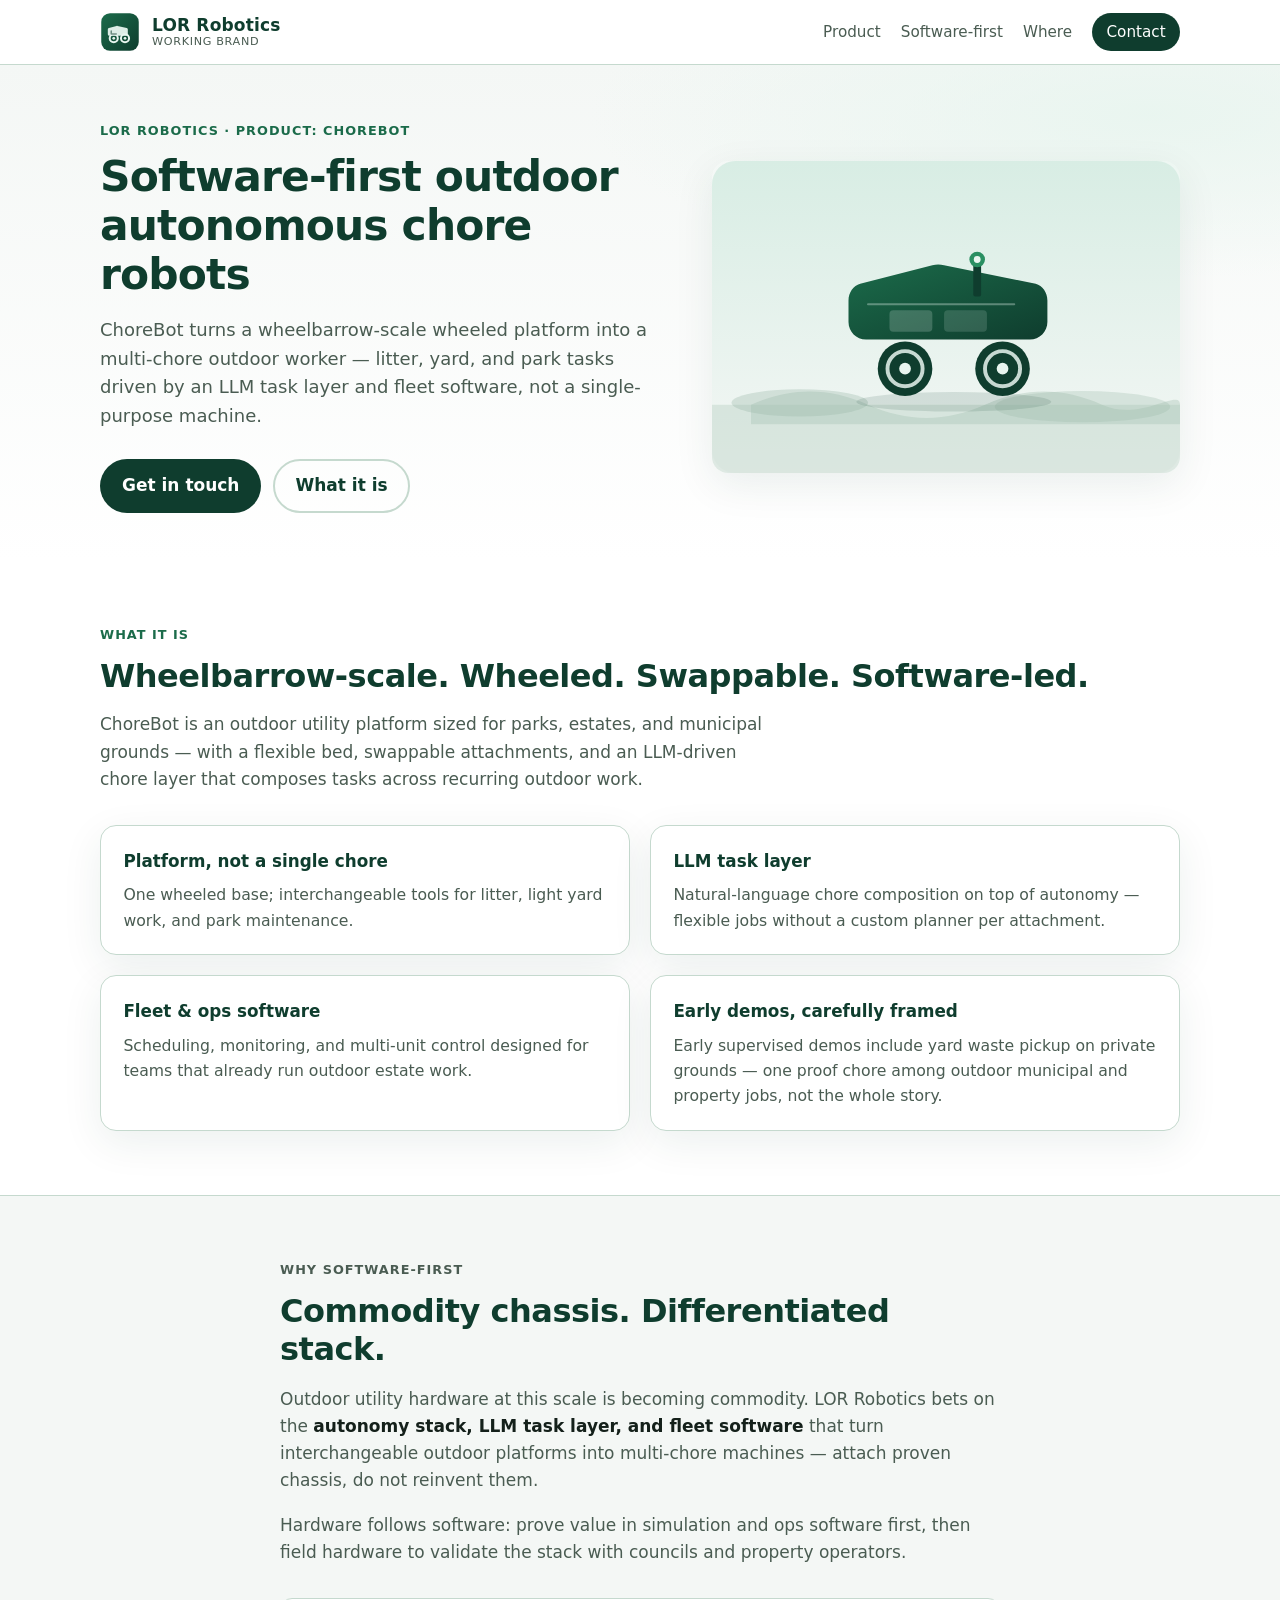
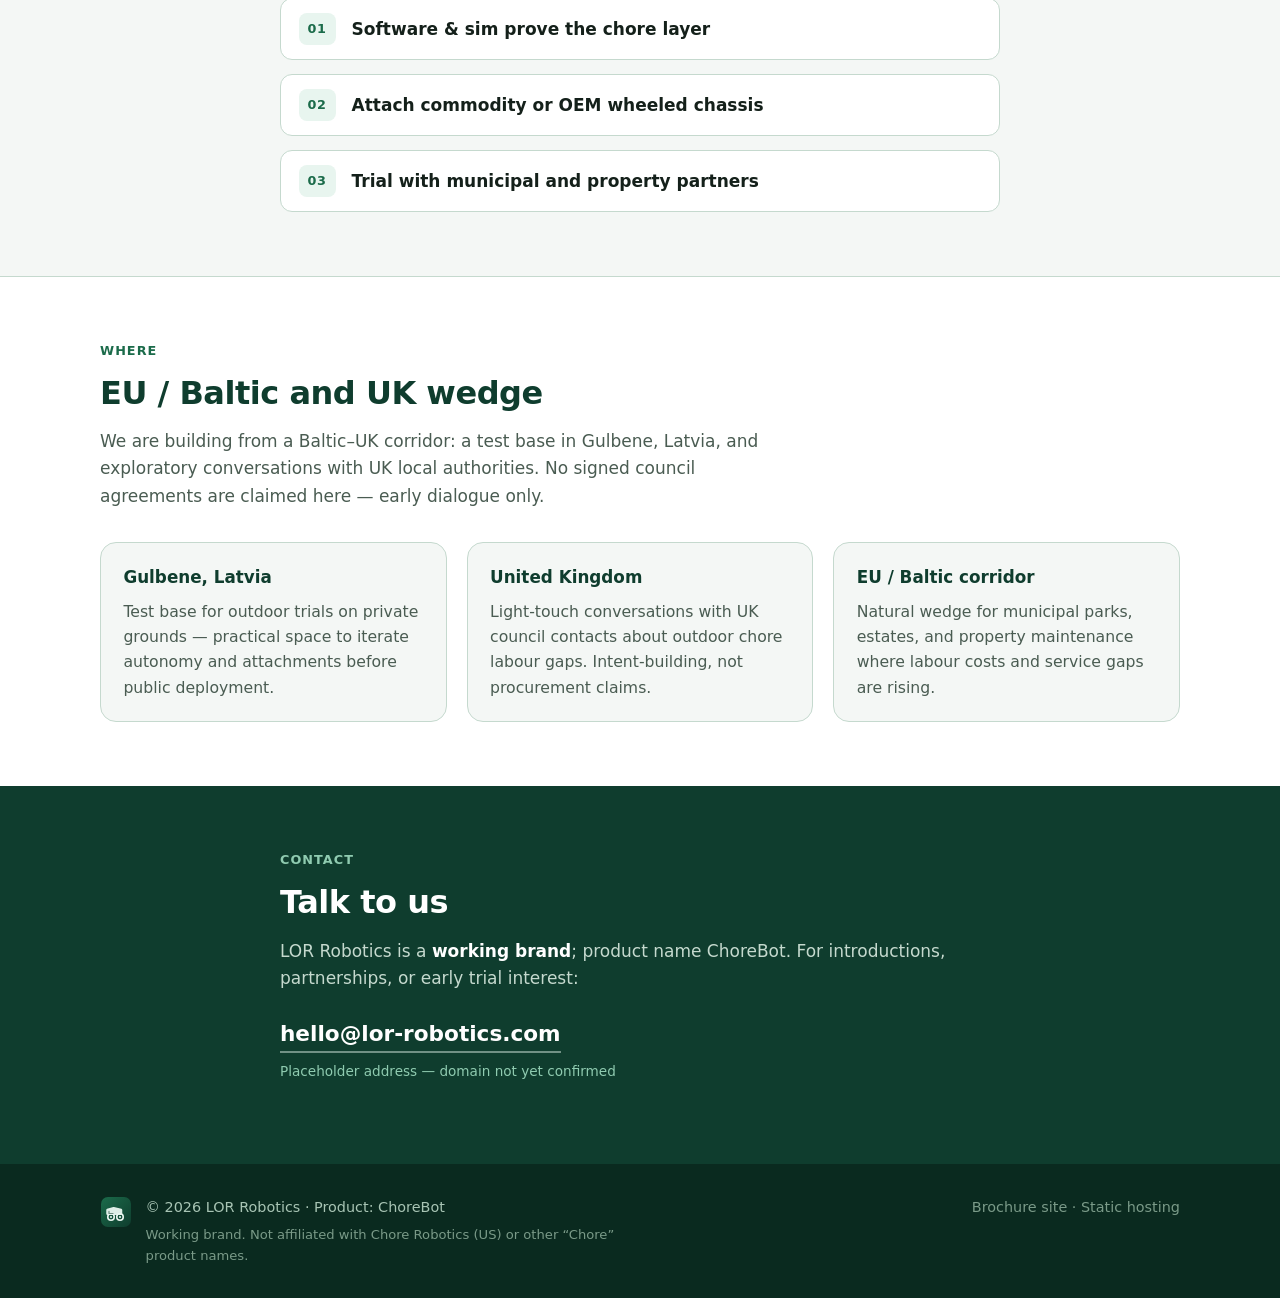
==== index.html @ 518a6622 "Initial LOR Robotics / ChoreBot marketing brochure" ====
<!DOCTYPE html>
<html lang="en-GB">
<head>
  <meta charset="utf-8">
  <meta name="viewport" content="width=device-width, initial-scale=1">
  <meta name="description" content="LOR Robotics builds ChoreBot — a software-first outdoor autonomous chore robot for municipal and property work across the EU, Baltic, and UK.">
  <meta name="theme-color" content="#0F3D2E">
  <title>LOR Robotics · ChoreBot — Outdoor autonomous chore robots</title>
  <link rel="icon" href="assets/favicon.svg" type="image/svg+xml">
  <link rel="stylesheet" href="styles.css">
  <meta property="og:title" content="LOR Robotics · ChoreBot">
  <meta property="og:description" content="Software-first outdoor autonomous chore robot for litter, yards, and parks.">
  <meta property="og:type" content="website">
</head>
<body>
  <a class="skip-link" href="#main">Skip to content</a>

  <header class="site-header">
    <div class="wrap header-inner">
      <a class="brand" href="#top" aria-label="LOR Robotics home">
        <img class="brand-mark" src="assets/logo-mark.svg" width="40" height="40" alt="">
        <span class="brand-text">
          <span class="brand-name">LOR Robotics</span>
          <span class="brand-tag">Working brand</span>
        </span>
      </a>
      <button class="nav-toggle" type="button" aria-expanded="false" aria-controls="site-nav" aria-label="Open menu">
        <span></span><span></span><span></span>
      </button>
      <nav id="site-nav" class="site-nav" aria-label="Primary">
        <a href="#product">Product</a>
        <a href="#software">Software-first</a>
        <a href="#where">Where</a>
        <a class="nav-cta" href="#contact">Contact</a>
      </nav>
    </div>
  </header>

  <main id="main">
    <section id="top" class="hero">
      <div class="wrap hero-grid">
        <div class="hero-copy">
          <p class="eyebrow">LOR Robotics · Product: ChoreBot</p>
          <h1>Software-first outdoor autonomous chore robots</h1>
          <p class="lede">
            ChoreBot turns a wheelbarrow-scale wheeled platform into a multi-chore outdoor worker —
            litter, yard, and park tasks driven by an LLM task layer and fleet software,
            not a single-purpose machine.
          </p>
          <div class="hero-actions">
            <a class="btn btn-primary" href="#contact">Get in touch</a>
            <a class="btn btn-ghost" href="#product">What it is</a>
          </div>
        </div>
        <div class="hero-visual" aria-hidden="true">
          <img src="assets/hero-robot.svg" width="480" height="320" alt="">
        </div>
      </div>
    </section>

    <section id="product" class="section">
      <div class="wrap">
        <p class="eyebrow">What it is</p>
        <h2>Wheelbarrow-scale. Wheeled. Swappable. Software-led.</h2>
        <p class="section-intro">
          ChoreBot is an outdoor utility platform sized for parks, estates, and municipal grounds —
          with a flexible bed, swappable attachments, and an LLM-driven chore layer that composes tasks
          across recurring outdoor work.
        </p>
        <ul class="feature-grid">
          <li>
            <h3>Platform, not a single chore</h3>
            <p>One wheeled base; interchangeable tools for litter, light yard work, and park maintenance.</p>
          </li>
          <li>
            <h3>LLM task layer</h3>
            <p>Natural-language chore composition on top of autonomy — flexible jobs without a custom planner per attachment.</p>
          </li>
          <li>
            <h3>Fleet &amp; ops software</h3>
            <p>Scheduling, monitoring, and multi-unit control designed for teams that already run outdoor estate work.</p>
          </li>
          <li>
            <h3>Early demos, carefully framed</h3>
            <p>Early supervised demos include yard waste pickup on private grounds — one proof chore among outdoor municipal and property jobs, not the whole story.</p>
          </li>
        </ul>
      </div>
    </section>

    <section id="software" class="section section-alt">
      <div class="wrap narrow">
        <p class="eyebrow">Why software-first</p>
        <h2>Commodity chassis. Differentiated stack.</h2>
        <p>
          Outdoor utility hardware at this scale is becoming commodity. LOR Robotics bets on the
          <strong>autonomy stack, LLM task layer, and fleet software</strong> that turn interchangeable
          outdoor platforms into multi-chore machines — attach proven chassis, do not reinvent them.
        </p>
        <p>
          Hardware follows software: prove value in simulation and ops software first, then field
          hardware to validate the stack with councils and property operators.
        </p>
        <ol class="steps">
          <li><span>01</span> Software &amp; sim prove the chore layer</li>
          <li><span>02</span> Attach commodity or OEM wheeled chassis</li>
          <li><span>03</span> Trial with municipal and property partners</li>
        </ol>
      </div>
    </section>

    <section id="where" class="section">
      <div class="wrap">
        <p class="eyebrow">Where</p>
        <h2>EU / Baltic and UK wedge</h2>
        <p class="section-intro">
          We are building from a Baltic–UK corridor: a test base in Gulbene, Latvia, and exploratory
          conversations with UK local authorities. No signed council agreements are claimed here —
          early dialogue only.
        </p>
        <div class="place-grid">
          <article class="place-card">
            <h3>Gulbene, Latvia</h3>
            <p>Test base for outdoor trials on private grounds — practical space to iterate autonomy and attachments before public deployment.</p>
          </article>
          <article class="place-card">
            <h3>United Kingdom</h3>
            <p>Light-touch conversations with UK council contacts about outdoor chore labour gaps. Intent-building, not procurement claims.</p>
          </article>
          <article class="place-card">
            <h3>EU / Baltic corridor</h3>
            <p>Natural wedge for municipal parks, estates, and property maintenance where labour costs and service gaps are rising.</p>
          </article>
        </div>
      </div>
    </section>

    <section id="contact" class="section section-contact">
      <div class="wrap narrow">
        <p class="eyebrow">Contact</p>
        <h2>Talk to us</h2>
        <p>
          LOR Robotics is a <strong>working brand</strong>; product name ChoreBot.
          For introductions, partnerships, or early trial interest:
        </p>
        <p class="contact-mail">
          <a href="mailto:hello@lor-robotics.com">hello@lor-robotics.com</a>
          <span class="placeholder-note">Placeholder address — domain not yet confirmed</span>
        </p>
      </div>
    </section>
  </main>

  <footer class="site-footer">
    <div class="wrap footer-inner">
      <div class="footer-brand">
        <img src="assets/logo-mark.svg" width="32" height="32" alt="">
        <div>
          <p>© <span id="year">2026</span> LOR Robotics · Product: ChoreBot</p>
          <p class="footer-note">Working brand. Not affiliated with Chore Robotics (US) or other “Chore” product names.</p>
        </div>
      </div>
      <p class="footer-meta">Brochure site · Static hosting</p>
    </div>
  </footer>

  <script src="script.js" defer></script>
</body>
</html>
---- styles.css ----
/* LOR Robotics / ChoreBot — marketing brochure */
:root {
  --green-900: #0F3D2E;
  --green-700: #1B6B4A;
  --green-500: #2A8F62;
  --green-100: #E8F5EF;
  --green-50: #F4F7F5;
  --ink: #14201A;
  --ink-muted: #4A5C52;
  --line: #C5D9CE;
  --white: #FFFFFF;
  --shadow: 0 12px 40px rgba(15, 61, 46, 0.08);
  --radius: 16px;
  --max: 1080px;
  --font: system-ui, -apple-system, "Segoe UI", Roboto, Helvetica, Arial, sans-serif;
}

*,
*::before,
*::after {
  box-sizing: border-box;
}

html {
  scroll-behavior: smooth;
}

@media (prefers-reduced-motion: reduce) {
  html { scroll-behavior: auto; }
  *, *::before, *::after {
    animation-duration: 0.01ms !important;
    transition-duration: 0.01ms !important;
  }
}

body {
  margin: 0;
  font-family: var(--font);
  font-size: 1.0625rem;
  line-height: 1.6;
  color: var(--ink);
  background: var(--white);
  -webkit-font-smoothing: antialiased;
}

img {
  max-width: 100%;
  height: auto;
  display: block;
}

a {
  color: var(--green-700);
  text-decoration-thickness: 1.5px;
  text-underline-offset: 0.18em;
}

a:hover {
  color: var(--green-900);
}

a:focus-visible,
button:focus-visible {
  outline: 3px solid var(--green-500);
  outline-offset: 3px;
}

.skip-link {
  position: absolute;
  left: 1rem;
  top: -3rem;
  background: var(--green-900);
  color: var(--white);
  padding: 0.5rem 0.85rem;
  border-radius: 8px;
  z-index: 100;
  text-decoration: none;
}

.skip-link:focus {
  top: 1rem;
}

.wrap {
  width: min(100% - 2rem, var(--max));
  margin-inline: auto;
}

.wrap.narrow {
  width: min(100% - 2rem, 720px);
}

/* Header */
.site-header {
  position: sticky;
  top: 0;
  z-index: 50;
  background: rgba(255, 255, 255, 0.92);
  backdrop-filter: blur(10px);
  border-bottom: 1px solid var(--line);
}

.header-inner {
  display: flex;
  align-items: center;
  justify-content: space-between;
  gap: 1rem;
  min-height: 4rem;
}

.brand {
  display: flex;
  align-items: center;
  gap: 0.75rem;
  text-decoration: none;
  color: inherit;
}

.brand-mark {
  flex-shrink: 0;
}

.brand-text {
  display: flex;
  flex-direction: column;
  line-height: 1.2;
}

.brand-name {
  font-weight: 700;
  letter-spacing: 0.01em;
  color: var(--green-900);
}

.brand-tag {
  font-size: 0.7rem;
  color: var(--ink-muted);
  text-transform: uppercase;
  letter-spacing: 0.06em;
}

.site-nav {
  display: flex;
  align-items: center;
  gap: 1.25rem;
}

.site-nav a {
  text-decoration: none;
  color: var(--ink-muted);
  font-weight: 500;
  font-size: 0.95rem;
}

.site-nav a:hover {
  color: var(--green-900);
}

.nav-cta {
  background: var(--green-900);
  color: var(--white) !important;
  padding: 0.45rem 0.9rem;
  border-radius: 999px;
}

.nav-cta:hover {
  background: var(--green-700);
  color: var(--white) !important;
}

.nav-toggle {
  display: none;
  flex-direction: column;
  gap: 5px;
  background: none;
  border: none;
  padding: 0.4rem;
  cursor: pointer;
}

.nav-toggle span {
  display: block;
  width: 22px;
  height: 2px;
  background: var(--green-900);
  border-radius: 1px;
}

/* Hero */
.hero {
  padding: 3.5rem 0 3rem;
  background:
    radial-gradient(ellipse 80% 60% at 90% 10%, rgba(232, 245, 239, 0.9), transparent 55%),
    linear-gradient(180deg, var(--green-50), var(--white));
}

.hero-grid {
  display: grid;
  grid-template-columns: 1.1fr 0.9fr;
  gap: 2.5rem;
  align-items: center;
}

.eyebrow {
  margin: 0 0 0.75rem;
  font-size: 0.8rem;
  font-weight: 650;
  letter-spacing: 0.08em;
  text-transform: uppercase;
  color: var(--green-700);
}

.hero h1 {
  margin: 0 0 1rem;
  font-size: clamp(1.85rem, 4vw, 2.65rem);
  line-height: 1.15;
  letter-spacing: -0.02em;
  color: var(--green-900);
}

.lede {
  margin: 0 0 1.75rem;
  font-size: 1.125rem;
  color: var(--ink-muted);
  max-width: 38rem;
}

.hero-actions {
  display: flex;
  flex-wrap: wrap;
  gap: 0.75rem;
}

.btn {
  display: inline-flex;
  align-items: center;
  justify-content: center;
  padding: 0.7rem 1.25rem;
  border-radius: 999px;
  font-weight: 600;
  text-decoration: none;
  border: 2px solid transparent;
  transition: background 0.15s, color 0.15s, border-color 0.15s;
}

.btn-primary {
  background: var(--green-900);
  color: var(--white);
}

.btn-primary:hover {
  background: var(--green-700);
  color: var(--white);
}

.btn-ghost {
  background: transparent;
  color: var(--green-900);
  border-color: var(--line);
}

.btn-ghost:hover {
  border-color: var(--green-700);
  color: var(--green-700);
}

.hero-visual img {
  width: 100%;
  border-radius: var(--radius);
  box-shadow: var(--shadow);
}

/* Sections */
.section {
  padding: 4rem 0;
}

.section-alt {
  background: var(--green-50);
  border-block: 1px solid var(--line);
}

.section h2 {
  margin: 0 0 1rem;
  font-size: clamp(1.5rem, 3vw, 2rem);
  line-height: 1.2;
  letter-spacing: -0.015em;
  color: var(--green-900);
}

.section-intro {
  margin: 0 0 2rem;
  max-width: 42rem;
  color: var(--ink-muted);
}

.section-alt p {
  color: var(--ink-muted);
}

.section-alt strong {
  color: var(--ink);
}

.feature-grid {
  list-style: none;
  margin: 0;
  padding: 0;
  display: grid;
  grid-template-columns: repeat(2, 1fr);
  gap: 1.25rem;
}

.feature-grid li {
  background: var(--white);
  border: 1px solid var(--line);
  border-radius: var(--radius);
  padding: 1.35rem 1.4rem;
  box-shadow: var(--shadow);
}

.feature-grid h3 {
  margin: 0 0 0.5rem;
  font-size: 1.05rem;
  color: var(--green-900);
}

.feature-grid p {
  margin: 0;
  color: var(--ink-muted);
  font-size: 0.98rem;
}

.steps {
  list-style: none;
  margin: 2rem 0 0;
  padding: 0;
  display: grid;
  gap: 0.85rem;
}

.steps li {
  display: flex;
  align-items: center;
  gap: 1rem;
  background: var(--white);
  border: 1px solid var(--line);
  border-radius: 12px;
  padding: 0.9rem 1.1rem;
  font-weight: 550;
  color: var(--ink);
}

.steps span {
  flex-shrink: 0;
  font-size: 0.8rem;
  font-weight: 700;
  letter-spacing: 0.06em;
  color: var(--green-700);
  background: var(--green-100);
  padding: 0.35rem 0.55rem;
  border-radius: 8px;
}

.place-grid {
  display: grid;
  grid-template-columns: repeat(3, 1fr);
  gap: 1.25rem;
}

.place-card {
  background: var(--green-50);
  border: 1px solid var(--line);
  border-radius: var(--radius);
  padding: 1.35rem 1.4rem;
}

.place-card h3 {
  margin: 0 0 0.5rem;
  font-size: 1.05rem;
  color: var(--green-900);
}

.place-card p {
  margin: 0;
  color: var(--ink-muted);
  font-size: 0.98rem;
}

/* Contact */
.section-contact {
  background: var(--green-900);
  color: var(--green-100);
}

.section-contact .eyebrow {
  color: #8FCBB0;
}

.section-contact h2 {
  color: var(--white);
}

.section-contact p {
  color: #C5D9CE;
}

.section-contact strong {
  color: var(--white);
}

.contact-mail {
  margin-top: 1.5rem !important;
}

.contact-mail a {
  display: inline-block;
  font-size: 1.35rem;
  font-weight: 700;
  color: var(--white);
  text-decoration: none;
  border-bottom: 2px solid rgba(232, 245, 239, 0.45);
}

.contact-mail a:hover {
  border-bottom-color: var(--white);
  color: var(--white);
}

.placeholder-note {
  display: block;
  margin-top: 0.5rem;
  font-size: 0.85rem;
  color: #8FCBB0;
}

/* Footer */
.site-footer {
  background: #0A2A1F;
  color: #A8C4B4;
  padding: 2rem 0;
  font-size: 0.9rem;
}

.footer-inner {
  display: flex;
  flex-wrap: wrap;
  justify-content: space-between;
  gap: 1.25rem;
  align-items: flex-start;
}

.footer-brand {
  display: flex;
  gap: 0.85rem;
  align-items: flex-start;
}

.footer-brand p {
  margin: 0;
}

.footer-note {
  margin-top: 0.35rem !important;
  max-width: 32rem;
  color: #7A9A88;
  font-size: 0.82rem;
}

.footer-meta {
  margin: 0;
  color: #7A9A88;
}

/* Responsive */
@media (max-width: 860px) {
  .hero-grid {
    grid-template-columns: 1fr;
  }

  .hero-visual {
    order: -1;
  }

  .feature-grid,
  .place-grid {
    grid-template-columns: 1fr;
  }

  .nav-toggle {
    display: flex;
  }

  .site-nav {
    display: none;
    position: absolute;
    top: 100%;
    left: 0;
    right: 0;
    flex-direction: column;
    align-items: stretch;
    gap: 0;
    background: var(--white);
    border-bottom: 1px solid var(--line);
    padding: 0.5rem 1rem 1rem;
  }

  .site-nav.is-open {
    display: flex;
  }

  .site-nav a {
    padding: 0.75rem 0.5rem;
    border-bottom: 1px solid var(--line);
  }

  .site-nav .nav-cta {
    margin-top: 0.5rem;
    text-align: center;
    border-bottom: none;
  }
}

@media (max-width: 480px) {
  .hero {
    padding-top: 2.25rem;
  }

  .section {
    padding: 3rem 0;
  }
}
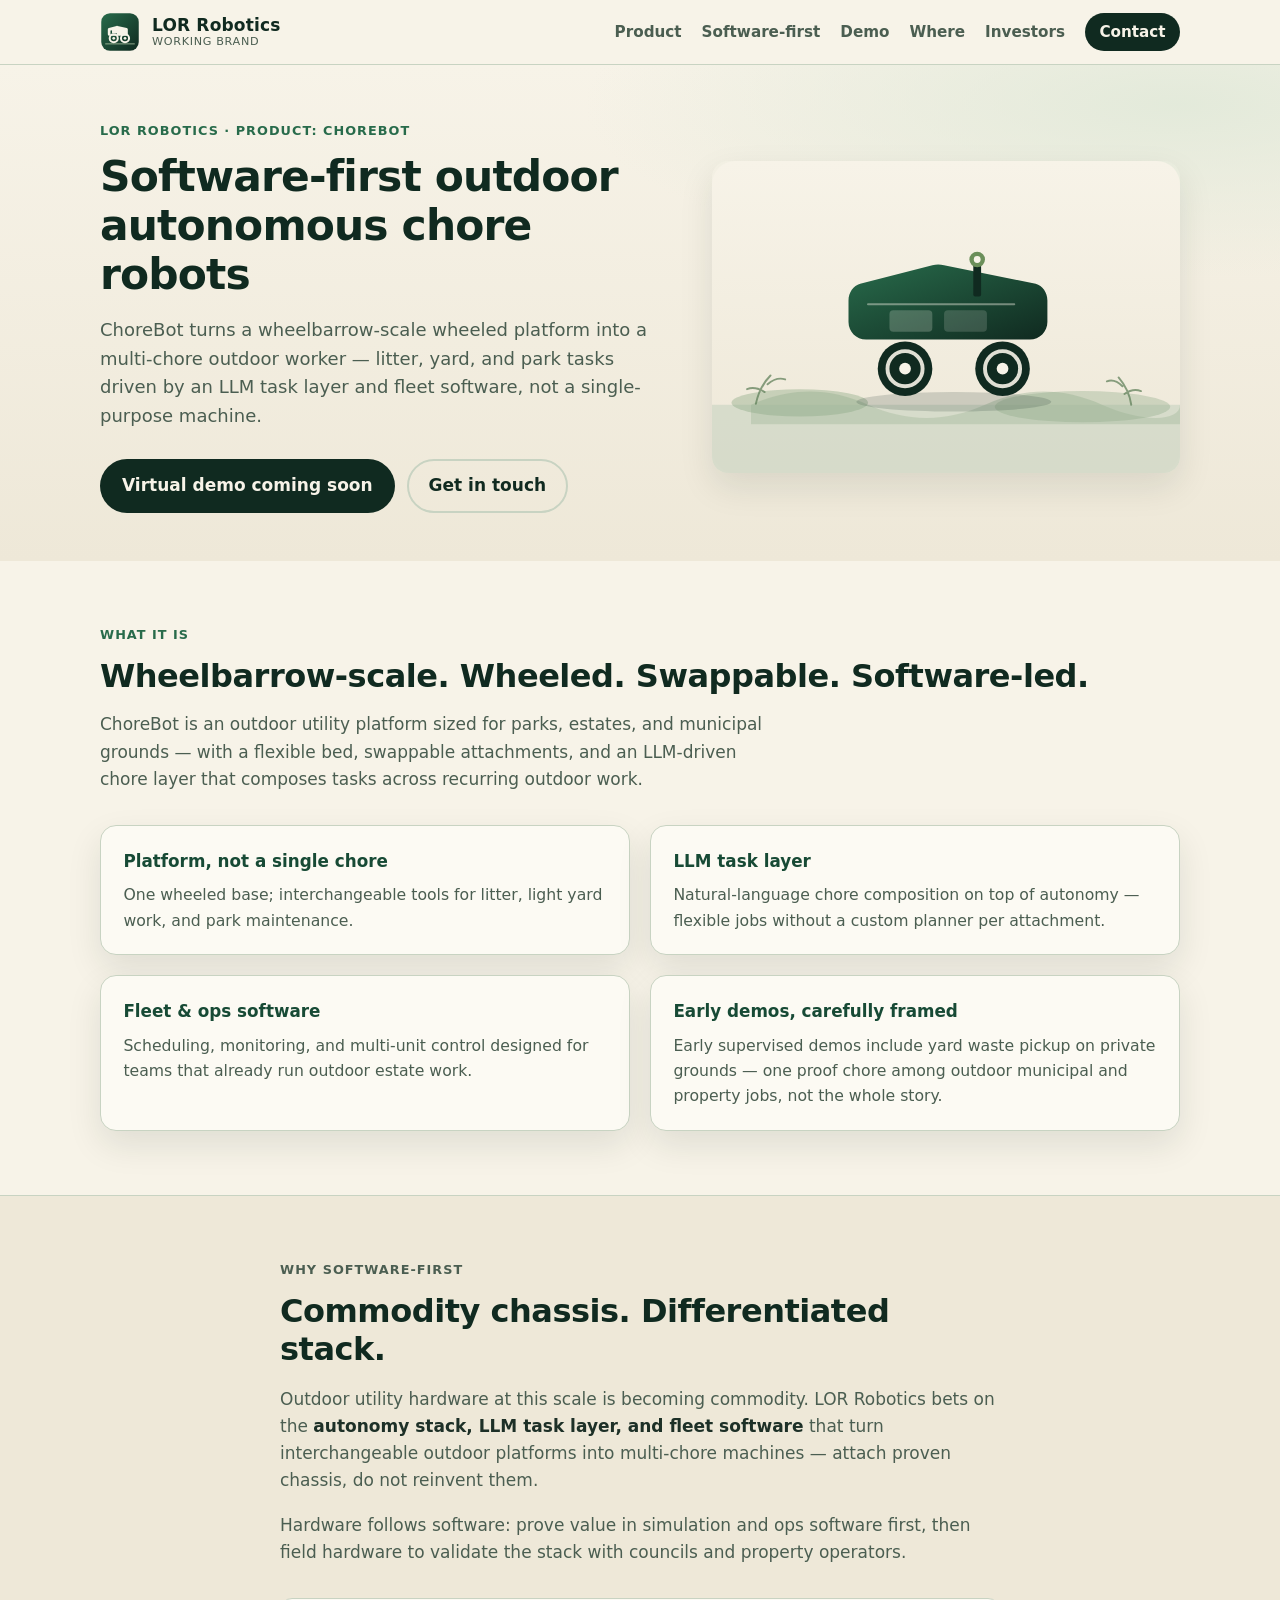
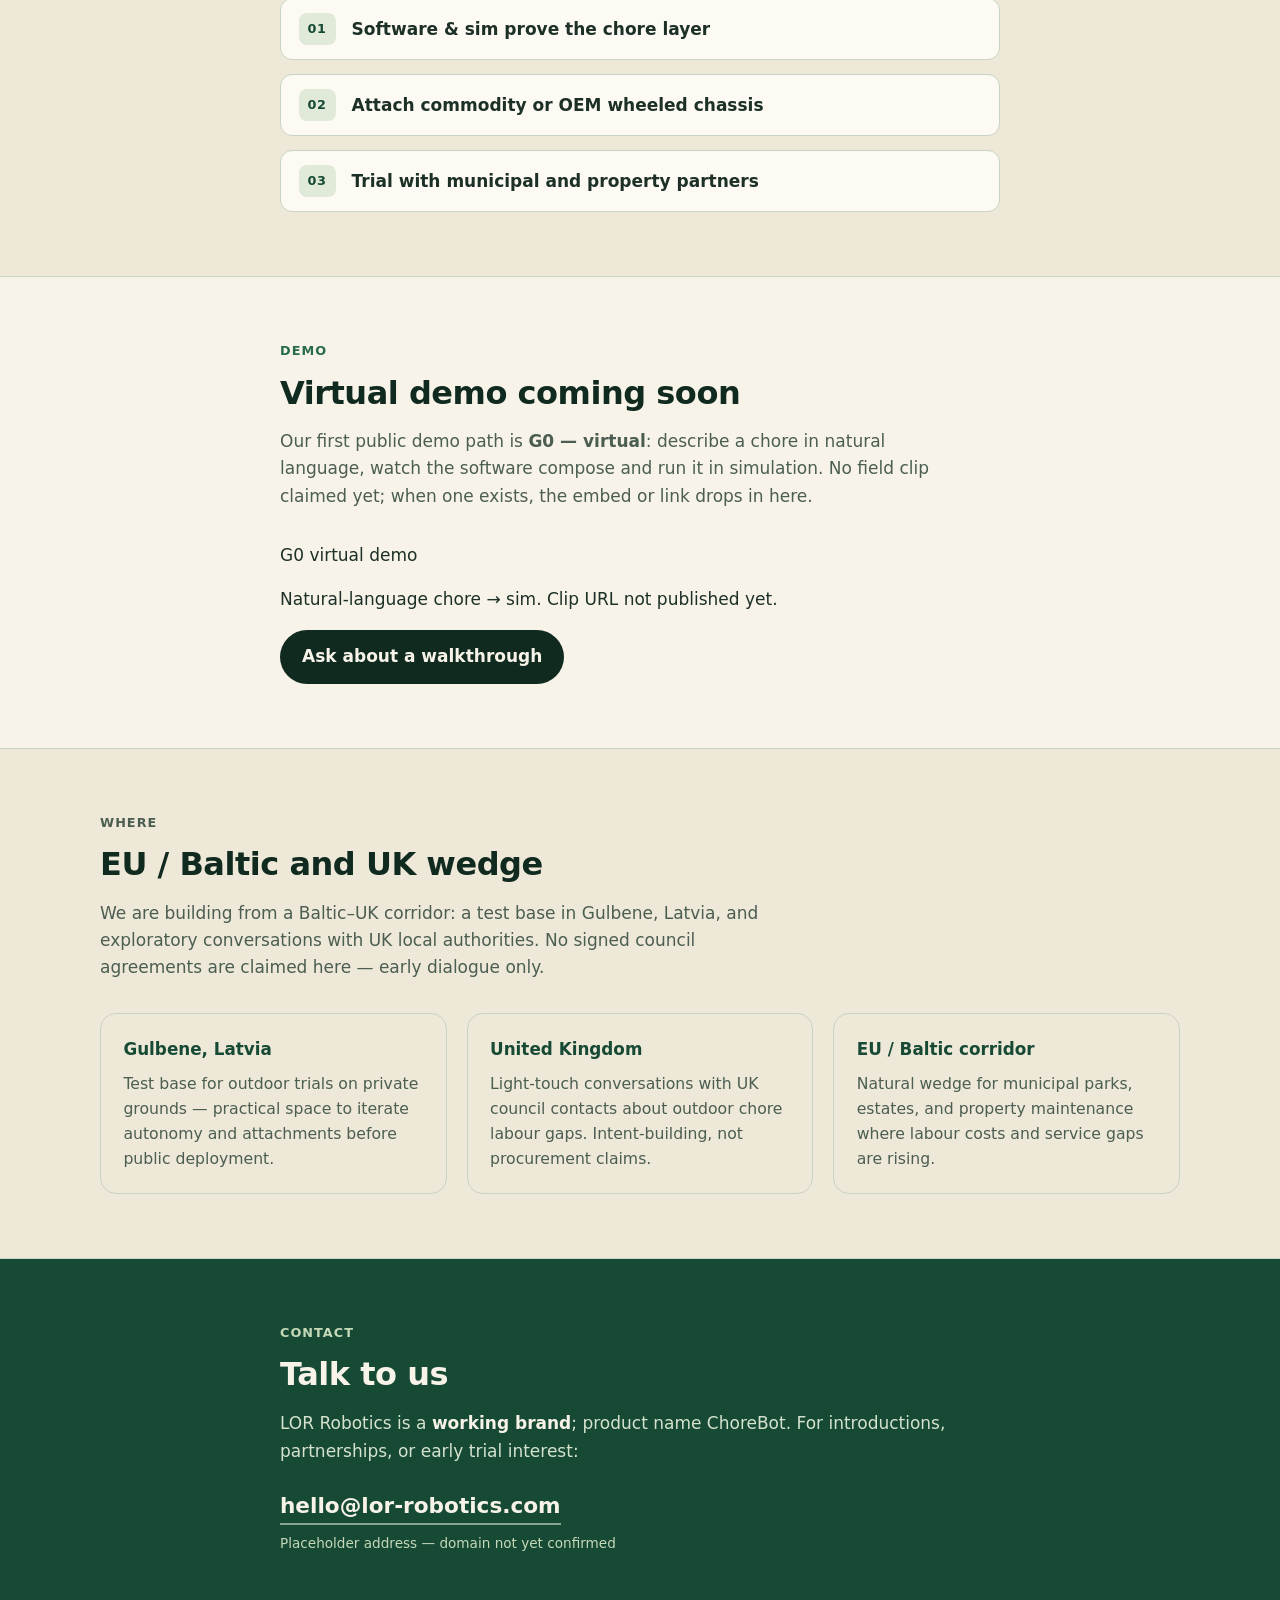
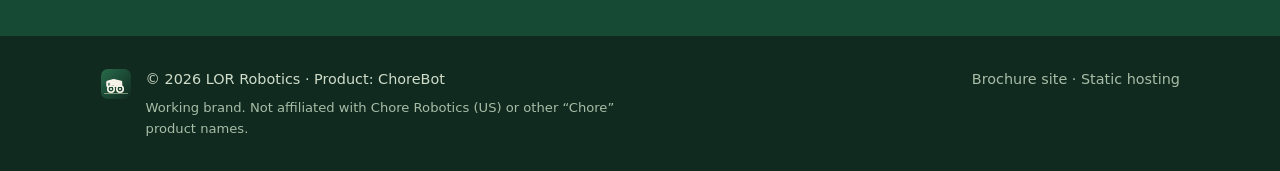
==== commit ec865fdd: "Add Demo CTA + investors stub; nav Demo/Investors; forest+cream brand" ====
--- a/index.html
+++ b/index.html
@@ -30,7 +30,9 @@
       <nav id="site-nav" class="site-nav" aria-label="Primary">
         <a href="#product">Product</a>
         <a href="#software">Software-first</a>
+        <a href="#demo">Demo</a>
         <a href="#where">Where</a>
+        <a href="investors.html">Investors</a>
         <a class="nav-cta" href="#contact">Contact</a>
       </nav>
     </div>
@@ -48,8 +50,8 @@
             not a single-purpose machine.
           </p>
           <div class="hero-actions">
-            <a class="btn btn-primary" href="#contact">Get in touch</a>
-            <a class="btn btn-ghost" href="#product">What it is</a>
+            <a class="btn btn-primary" href="#demo">Virtual demo coming soon</a>
+            <a class="btn btn-ghost" href="#contact">Get in touch</a>
           </div>
         </div>
         <div class="hero-visual" aria-hidden="true">
@@ -109,7 +111,25 @@
       </div>
     </section>
 
-    <section id="where" class="section">
+    <section id="demo" class="section">
+      <div class="wrap narrow">
+        <p class="eyebrow">Demo</p>
+        <h2>Virtual demo coming soon</h2>
+        <p class="section-intro">
+          Our first public demo path is <strong>G0 — virtual</strong>: describe a chore in natural language,
+          watch the software compose and run it in simulation. No field clip claimed yet; when one exists,
+          the embed or link drops in here.
+        </p>
+        <!-- DEMO_CLIP_URL: drop the virtual-demo clip or embed URL below when ready -->
+        <div class="demo-placeholder" id="demo-clip-slot" data-demo-clip-url="">
+          <p class="demo-placeholder-title">G0 virtual demo</p>
+          <p>Natural-language chore → sim. Clip URL not published yet.</p>
+          <a class="btn btn-primary" href="#contact">Ask about a walkthrough</a>
+        </div>
+      </div>
+    </section>
+
+    <section id="where" class="section section-alt">
       <div class="wrap">
         <p class="eyebrow">Where</p>
         <h2>EU / Baltic and UK wedge</h2>
--- a/styles.css
+++ b/styles.css
@@ -1,15 +1,20 @@
 /* LOR Robotics / ChoreBot — marketing brochure */
 :root {
-  --green-900: #0F3D2E;
-  --green-700: #1B6B4A;
-  --green-500: #2A8F62;
-  --green-100: #E8F5EF;
-  --green-50: #F4F7F5;
-  --ink: #14201A;
-  --ink-muted: #4A5C52;
-  --line: #C5D9CE;
-  --white: #FFFFFF;
-  --shadow: 0 12px 40px rgba(15, 61, 46, 0.08);
+  --forest-950: #102A20;
+  --forest-900: #174A35;
+  --forest-800: #1D5A40;
+  --forest-700: #286B4B;
+  --forest-600: #3F805D;
+  --forest-100: #E1E9D9;
+  --forest-50: #EDF1E6;
+  --cream: #F7F3E8;
+  --cream-deep: #EEE8D8;
+  --paper: #FCFAF3;
+  --ink: #1D3027;
+  --ink-muted: #4B5E51;
+  --line: #C8D3C2;
+  --white: #FFFDF7;
+  --shadow: 0 14px 34px rgba(16, 42, 32, 0.10);
   --radius: 16px;
   --max: 1080px;
   --font: system-ui, -apple-system, "Segoe UI", Roboto, Helvetica, Arial, sans-serif;
@@ -39,7 +44,7 @@
   font-size: 1.0625rem;
   line-height: 1.6;
   color: var(--ink);
-  background: var(--white);
+  background: var(--cream);
   -webkit-font-smoothing: antialiased;
 }
 
@@ -50,18 +55,18 @@
 }
 
 a {
-  color: var(--green-700);
+  color: var(--forest-800);
   text-decoration-thickness: 1.5px;
   text-underline-offset: 0.18em;
 }
 
 a:hover {
-  color: var(--green-900);
+  color: var(--forest-950);
 }
 
 a:focus-visible,
 button:focus-visible {
-  outline: 3px solid var(--green-500);
+  outline: 3px solid var(--forest-600);
   outline-offset: 3px;
 }
 
@@ -69,8 +74,8 @@
   position: absolute;
   left: 1rem;
   top: -3rem;
-  background: var(--green-900);
-  color: var(--white);
+  background: var(--forest-950);
+  color: var(--cream);
   padding: 0.5rem 0.85rem;
   border-radius: 8px;
   z-index: 100;
@@ -95,7 +100,7 @@
   position: sticky;
   top: 0;
   z-index: 50;
-  background: rgba(255, 255, 255, 0.92);
+  background: rgba(247, 243, 232, 0.94);
   backdrop-filter: blur(10px);
   border-bottom: 1px solid var(--line);
 }
@@ -127,9 +132,9 @@
 }
 
 .brand-name {
-  font-weight: 700;
+  font-weight: 750;
   letter-spacing: 0.01em;
-  color: var(--green-900);
+  color: var(--forest-950);
 }
 
 .brand-tag {
@@ -148,24 +153,24 @@
 .site-nav a {
   text-decoration: none;
   color: var(--ink-muted);
-  font-weight: 500;
+  font-weight: 550;
   font-size: 0.95rem;
 }
 
 .site-nav a:hover {
-  color: var(--green-900);
+  color: var(--forest-950);
 }
 
 .nav-cta {
-  background: var(--green-900);
-  color: var(--white) !important;
+  background: var(--forest-950);
+  color: var(--cream) !important;
   padding: 0.45rem 0.9rem;
   border-radius: 999px;
 }
 
 .nav-cta:hover {
-  background: var(--green-700);
-  color: var(--white) !important;
+  background: var(--forest-800);
+  color: var(--cream) !important;
 }
 
 .nav-toggle {
@@ -182,7 +187,7 @@
   display: block;
   width: 22px;
   height: 2px;
-  background: var(--green-900);
+  background: var(--forest-950);
   border-radius: 1px;
 }
 
@@ -190,8 +195,8 @@
 .hero {
   padding: 3.5rem 0 3rem;
   background:
-    radial-gradient(ellipse 80% 60% at 90% 10%, rgba(232, 245, 239, 0.9), transparent 55%),
-    linear-gradient(180deg, var(--green-50), var(--white));
+    radial-gradient(ellipse 80% 60% at 92% 8%, rgba(225, 233, 217, 0.9), transparent 58%),
+    linear-gradient(180deg, var(--cream) 0%, var(--cream-deep) 100%);
 }
 
 .hero-grid {
@@ -204,10 +209,10 @@
 .eyebrow {
   margin: 0 0 0.75rem;
   font-size: 0.8rem;
-  font-weight: 650;
+  font-weight: 700;
   letter-spacing: 0.08em;
   text-transform: uppercase;
-  color: var(--green-700);
+  color: var(--forest-700);
 }
 
 .hero h1 {
@@ -215,7 +220,7 @@
   font-size: clamp(1.85rem, 4vw, 2.65rem);
   line-height: 1.15;
   letter-spacing: -0.02em;
-  color: var(--green-900);
+  color: var(--forest-950);
 }
 
 .lede {
@@ -237,31 +242,31 @@
   justify-content: center;
   padding: 0.7rem 1.25rem;
   border-radius: 999px;
-  font-weight: 600;
+  font-weight: 650;
   text-decoration: none;
   border: 2px solid transparent;
   transition: background 0.15s, color 0.15s, border-color 0.15s;
 }
 
 .btn-primary {
-  background: var(--green-900);
-  color: var(--white);
+  background: var(--forest-950);
+  color: var(--cream);
 }
 
 .btn-primary:hover {
-  background: var(--green-700);
-  color: var(--white);
+  background: var(--forest-800);
+  color: var(--cream);
 }
 
 .btn-ghost {
   background: transparent;
-  color: var(--green-900);
+  color: var(--forest-950);
   border-color: var(--line);
 }
 
 .btn-ghost:hover {
-  border-color: var(--green-700);
-  color: var(--green-700);
+  border-color: var(--forest-700);
+  color: var(--forest-800);
 }
 
 .hero-visual img {
@@ -273,10 +278,11 @@
 /* Sections */
 .section {
   padding: 4rem 0;
+  background: var(--cream);
 }
 
 .section-alt {
-  background: var(--green-50);
+  background: var(--cream-deep);
   border-block: 1px solid var(--line);
 }
 
@@ -285,7 +291,7 @@
   font-size: clamp(1.5rem, 3vw, 2rem);
   line-height: 1.2;
   letter-spacing: -0.015em;
-  color: var(--green-900);
+  color: var(--forest-950);
 }
 
 .section-intro {
@@ -312,7 +318,7 @@
 }
 
 .feature-grid li {
-  background: var(--white);
+  background: var(--paper);
   border: 1px solid var(--line);
   border-radius: var(--radius);
   padding: 1.35rem 1.4rem;
@@ -322,7 +328,7 @@
 .feature-grid h3 {
   margin: 0 0 0.5rem;
   font-size: 1.05rem;
-  color: var(--green-900);
+  color: var(--forest-900);
 }
 
 .feature-grid p {
@@ -343,7 +349,7 @@
   display: flex;
   align-items: center;
   gap: 1rem;
-  background: var(--white);
+  background: var(--paper);
   border: 1px solid var(--line);
   border-radius: 12px;
   padding: 0.9rem 1.1rem;
@@ -354,10 +360,10 @@
 .steps span {
   flex-shrink: 0;
   font-size: 0.8rem;
-  font-weight: 700;
+  font-weight: 750;
   letter-spacing: 0.06em;
-  color: var(--green-700);
-  background: var(--green-100);
+  color: var(--forest-900);
+  background: var(--forest-100);
   padding: 0.35rem 0.55rem;
   border-radius: 8px;
 }
@@ -369,7 +375,7 @@
 }
 
 .place-card {
-  background: var(--green-50);
+  background: var(--cream-deep);
   border: 1px solid var(--line);
   border-radius: var(--radius);
   padding: 1.35rem 1.4rem;
@@ -378,7 +384,7 @@
 .place-card h3 {
   margin: 0 0 0.5rem;
   font-size: 1.05rem;
-  color: var(--green-900);
+  color: var(--forest-900);
 }
 
 .place-card p {
@@ -389,24 +395,24 @@
 
 /* Contact */
 .section-contact {
-  background: var(--green-900);
-  color: var(--green-100);
+  background: var(--forest-900);
+  color: var(--forest-100);
 }
 
 .section-contact .eyebrow {
-  color: #8FCBB0;
+  color: #C5D8B7;
 }
 
 .section-contact h2 {
-  color: var(--white);
+  color: var(--cream);
 }
 
 .section-contact p {
-  color: #C5D9CE;
+  color: #D5E2CE;
 }
 
 .section-contact strong {
-  color: var(--white);
+  color: var(--cream);
 }
 
 .contact-mail {
@@ -417,27 +423,27 @@
   display: inline-block;
   font-size: 1.35rem;
   font-weight: 700;
-  color: var(--white);
+  color: var(--cream);
   text-decoration: none;
-  border-bottom: 2px solid rgba(232, 245, 239, 0.45);
+  border-bottom: 2px solid rgba(247, 243, 232, 0.52);
 }
 
 .contact-mail a:hover {
-  border-bottom-color: var(--white);
-  color: var(--white);
+  border-bottom-color: var(--cream);
+  color: var(--cream);
 }
 
 .placeholder-note {
   display: block;
   margin-top: 0.5rem;
   font-size: 0.85rem;
-  color: #8FCBB0;
+  color: #C5D8B7;
 }
 
 /* Footer */
 .site-footer {
-  background: #0A2A1F;
-  color: #A8C4B4;
+  background: var(--forest-950);
+  color: #D0DDC9;
   padding: 2rem 0;
   font-size: 0.9rem;
 }
@@ -463,13 +469,13 @@
 .footer-note {
   margin-top: 0.35rem !important;
   max-width: 32rem;
-  color: #7A9A88;
+  color: #A7BDA6;
   font-size: 0.82rem;
 }
 
 .footer-meta {
   margin: 0;
-  color: #7A9A88;
+  color: #A7BDA6;
 }
 
 /* Responsive */
@@ -500,7 +506,7 @@
     flex-direction: column;
     align-items: stretch;
     gap: 0;
-    background: var(--white);
+    background: var(--cream);
     border-bottom: 1px solid var(--line);
     padding: 0.5rem 1rem 1rem;
   }
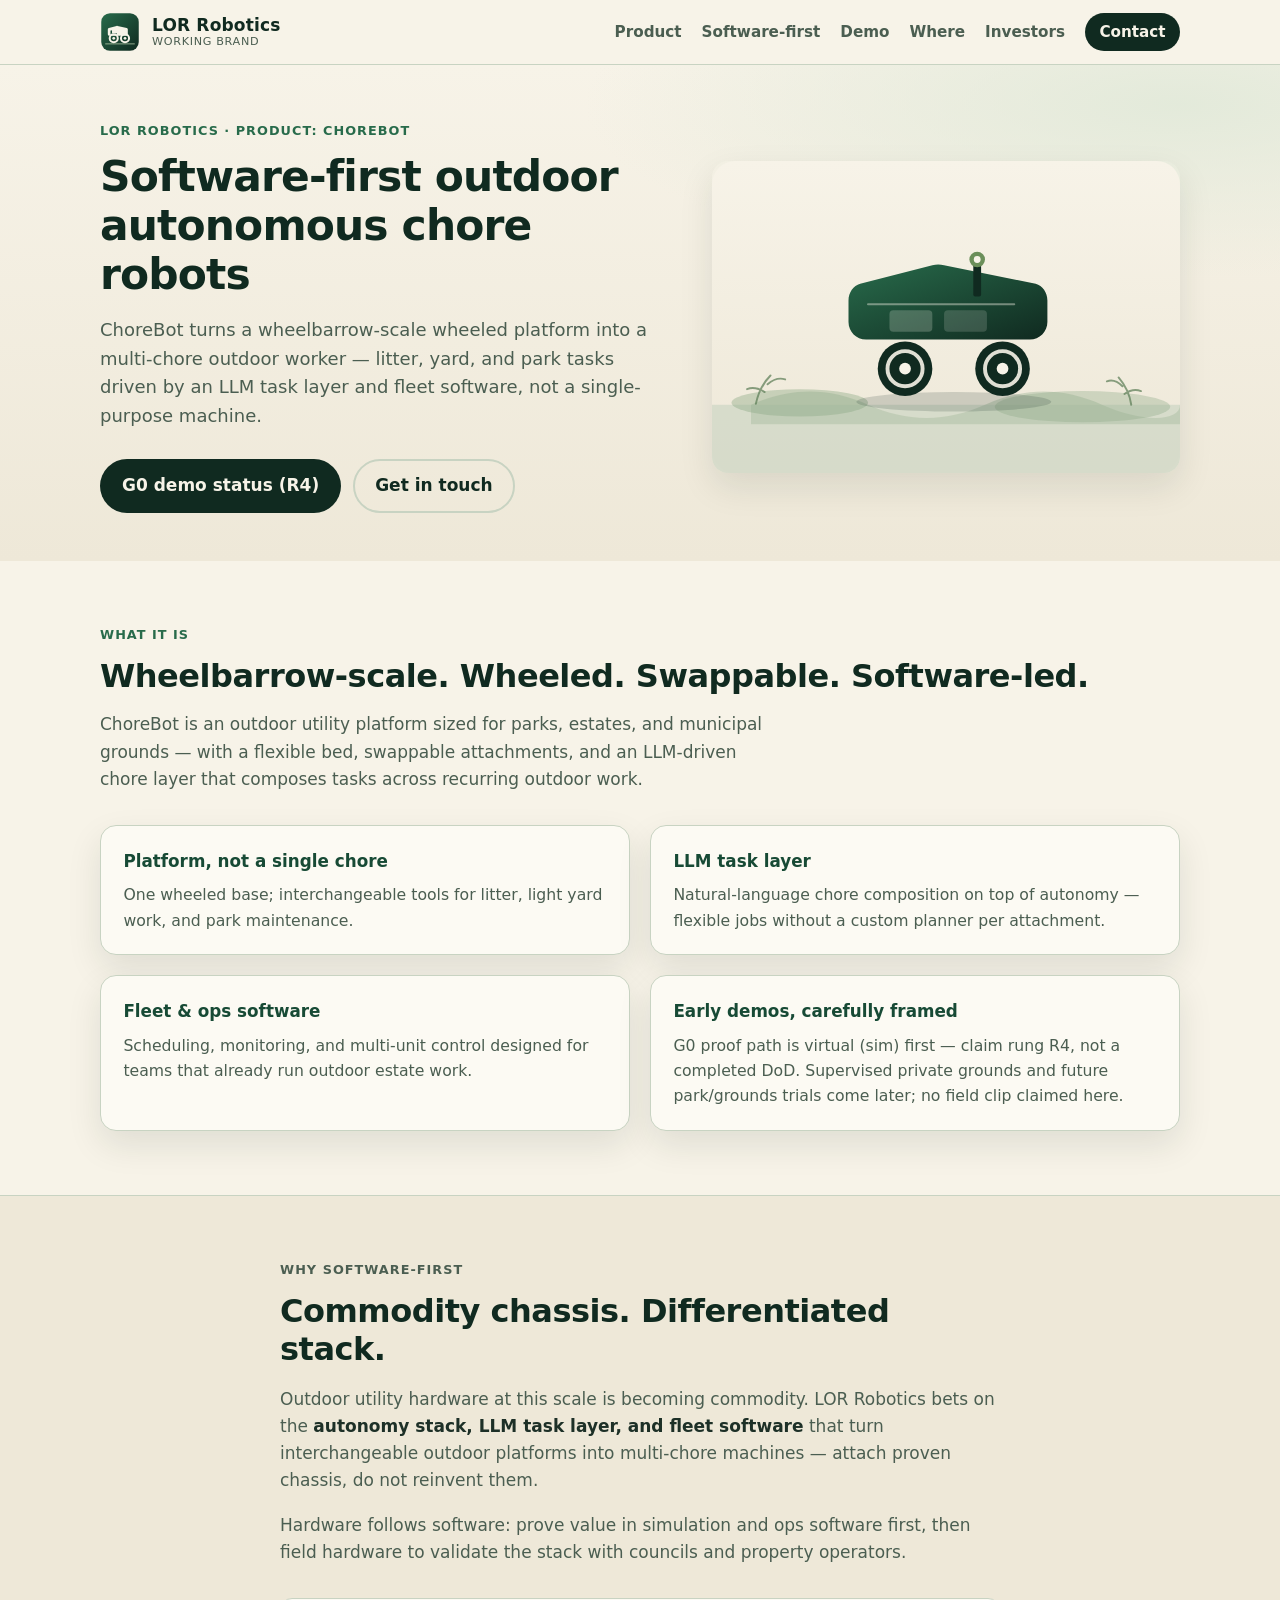
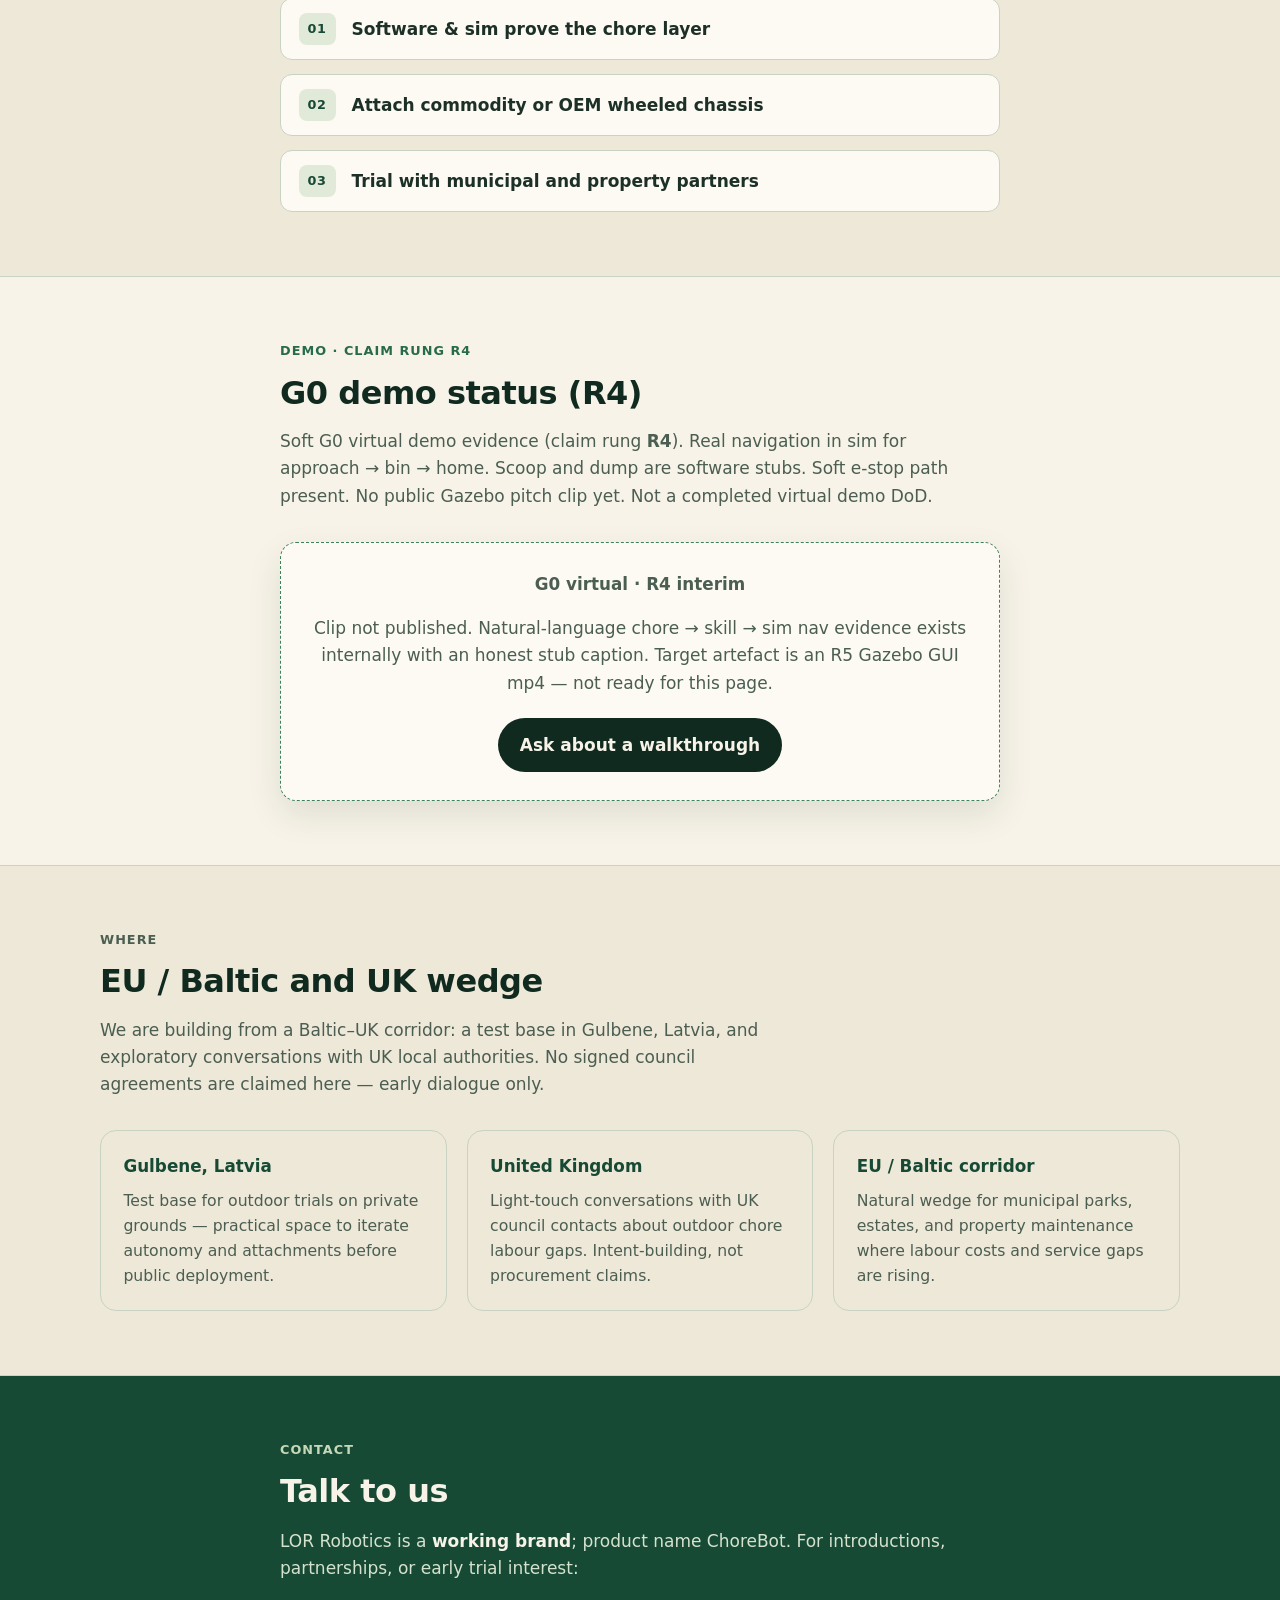
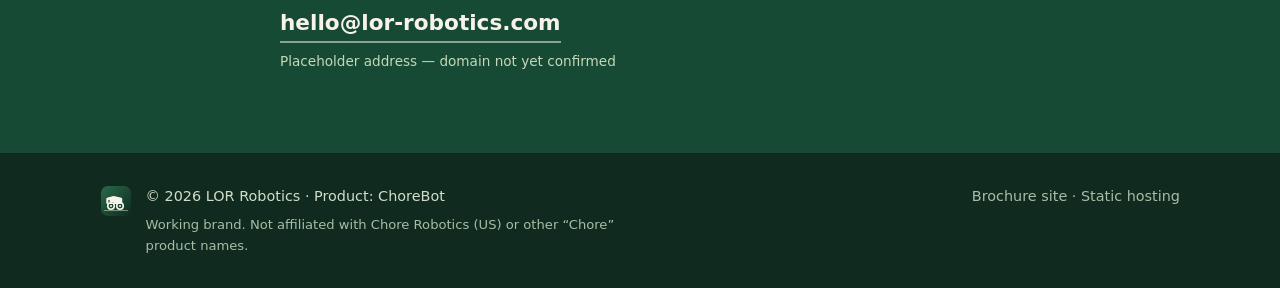
==== commit 9cc0b24e: "Align public demo CTA with claim rung R4 Hero and #demo now state soft G0 evidence: sim nav, scoop/d" ====
--- a/index.html
+++ b/index.html
@@ -50,7 +50,7 @@
             not a single-purpose machine.
           </p>
           <div class="hero-actions">
-            <a class="btn btn-primary" href="#demo">Virtual demo coming soon</a>
+            <a class="btn btn-primary" href="#demo">G0 demo status (R4)</a>
             <a class="btn btn-ghost" href="#contact">Get in touch</a>
           </div>
         </div>
@@ -84,7 +84,7 @@
           </li>
           <li>
             <h3>Early demos, carefully framed</h3>
-            <p>Early supervised demos include yard waste pickup on private grounds — one proof chore among outdoor municipal and property jobs, not the whole story.</p>
+            <p>G0 proof path is virtual (sim) first — claim rung R4, not a completed DoD. Supervised private grounds and future park/grounds trials come later; no field clip claimed here.</p>
           </li>
         </ul>
       </div>
@@ -113,17 +113,20 @@
 
     <section id="demo" class="section">
       <div class="wrap narrow">
-        <p class="eyebrow">Demo</p>
-        <h2>Virtual demo coming soon</h2>
+        <p class="eyebrow">Demo · claim rung R4</p>
+        <h2>G0 demo status (R4)</h2>
         <p class="section-intro">
-          Our first public demo path is <strong>G0 — virtual</strong>: describe a chore in natural language,
-          watch the software compose and run it in simulation. No field clip claimed yet; when one exists,
-          the embed or link drops in here.
+          Soft G0 virtual demo evidence (claim rung <strong>R4</strong>).
+          Real navigation in sim for approach → bin → home.
+          Scoop and dump are software stubs.
+          Soft e-stop path present.
+          No public Gazebo pitch clip yet.
+          Not a completed virtual demo DoD.
         </p>
-        <!-- DEMO_CLIP_URL: drop the virtual-demo clip or embed URL below when ready -->
+        <!-- DEMO_CLIP_URL: keep empty until R5 GUI mp4 is published; do not claim pitch clip ready -->
         <div class="demo-placeholder" id="demo-clip-slot" data-demo-clip-url="">
-          <p class="demo-placeholder-title">G0 virtual demo</p>
-          <p>Natural-language chore → sim. Clip URL not published yet.</p>
+          <p class="demo-placeholder-title">G0 virtual · R4 interim</p>
+          <p>Clip not published. Natural-language chore → skill → sim nav evidence exists internally with an honest stub caption. Target artefact is an R5 Gazebo GUI mp4 — not ready for this page.</p>
           <a class="btn btn-primary" href="#contact">Ask about a walkthrough</a>
         </div>
       </div>
--- a/styles.css
+++ b/styles.css
@@ -478,6 +478,67 @@
   color: #A7BDA6;
 }
 
+/* Demo + investor stubs */
+.demo-placeholder {
+  margin-top: 1.5rem;
+  background: var(--paper);
+  border: 1px dashed var(--forest-600);
+  border-radius: var(--radius);
+  padding: 1.75rem 1.5rem;
+  text-align: center;
+  box-shadow: var(--shadow);
+}
+
+.demo-placeholder-title {
+  margin: 0 0 0.4rem;
+  font-weight: 750;
+  color: var(--forest-900);
+  font-size: 1.05rem;
+}
+
+.demo-placeholder p {
+  margin: 0 0 1.1rem;
+  color: var(--ink-muted);
+}
+
+.demo-placeholder .btn {
+  margin-top: 0.25rem;
+}
+
+.investor-bullets {
+  margin: 0;
+  padding: 0;
+  list-style: none;
+  display: grid;
+  gap: 1rem;
+}
+
+.investor-bullets li {
+  background: var(--paper);
+  border: 1px solid var(--line);
+  border-radius: var(--radius);
+  padding: 1.15rem 1.3rem;
+  color: var(--ink-muted);
+  box-shadow: var(--shadow);
+}
+
+.investor-bullets strong {
+  color: var(--forest-900);
+}
+
+.hero-compact {
+  padding-bottom: 2.5rem;
+}
+
+.hero-compact .hero-actions {
+  margin-top: 0.25rem;
+}
+
+.muted {
+  color: var(--ink-muted);
+  font-size: 0.92rem;
+}
+
 /* Responsive */
 @media (max-width: 860px) {
   .hero-grid {
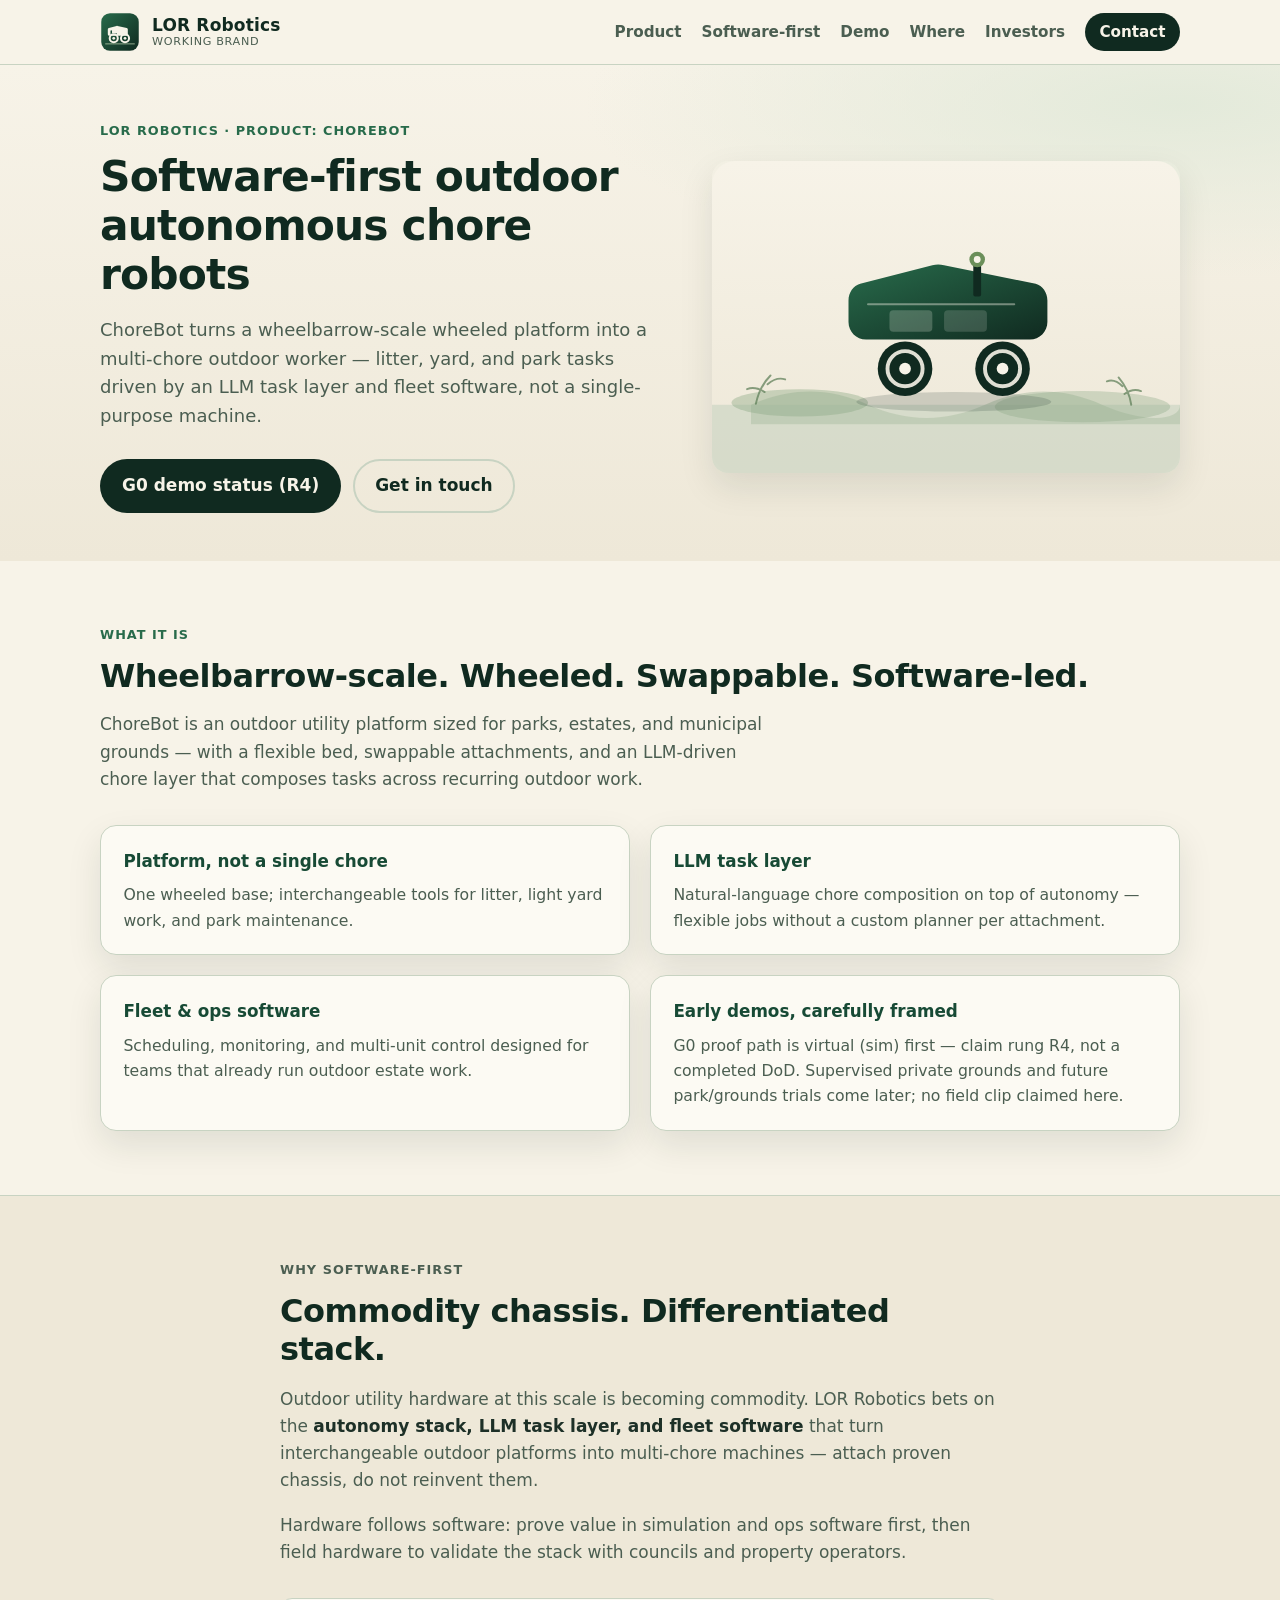
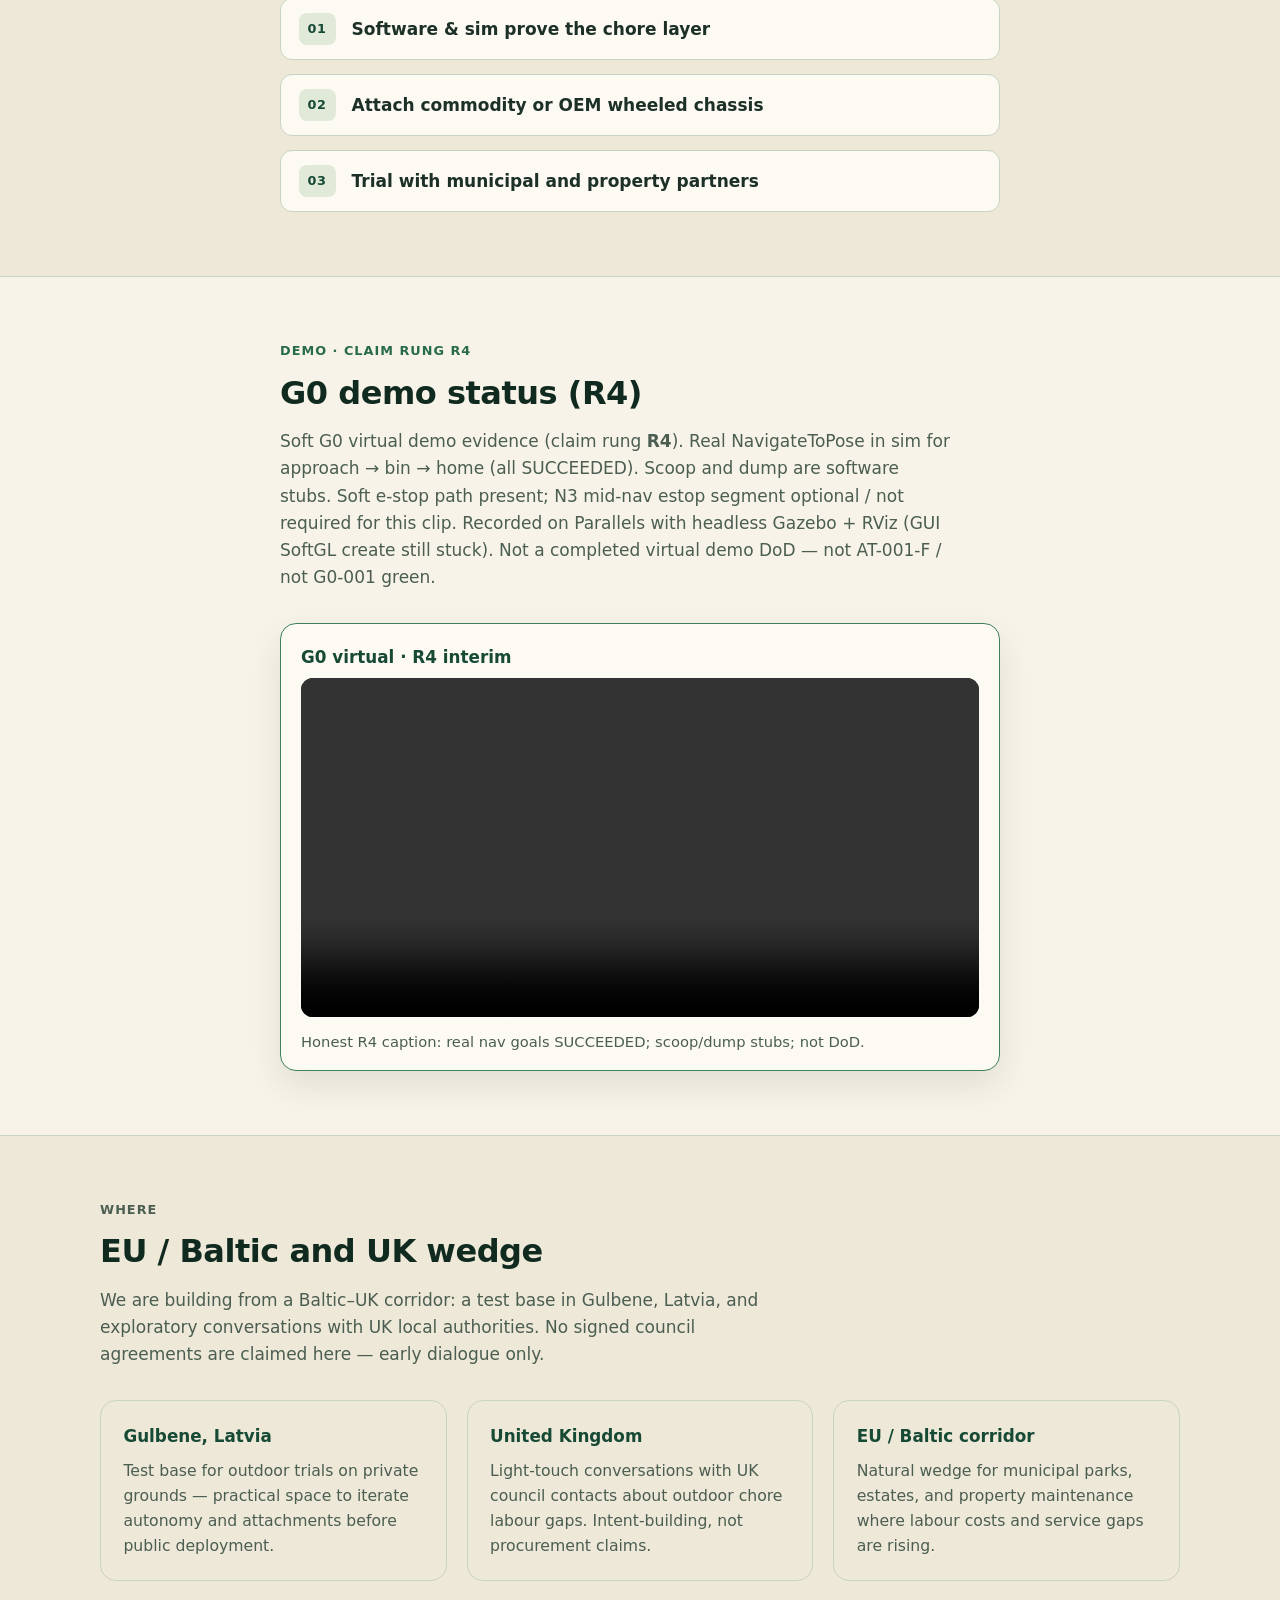
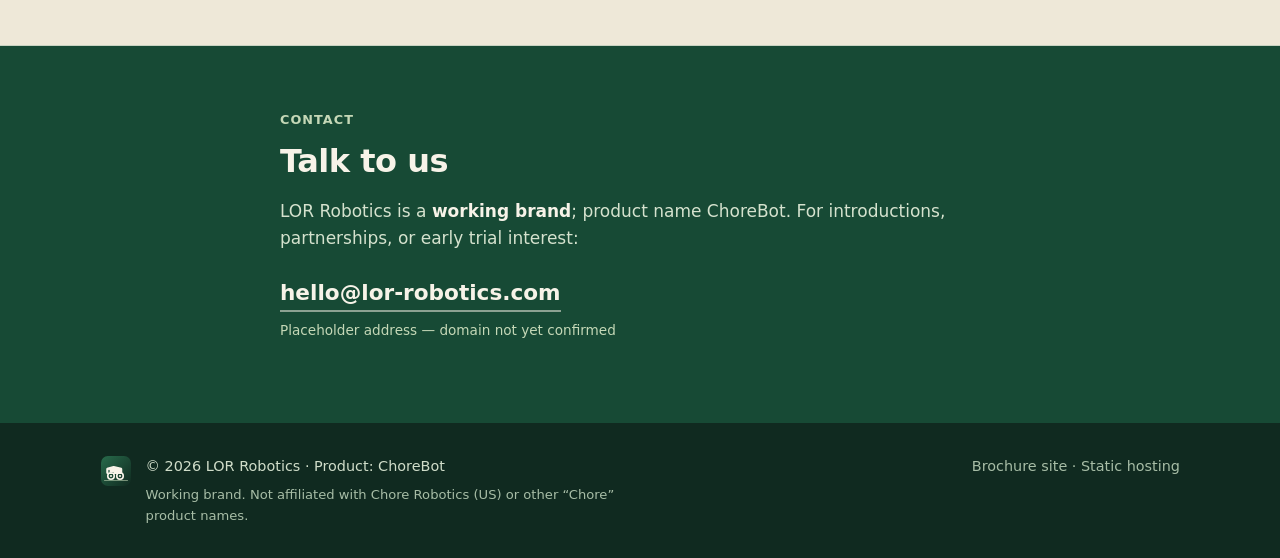
==== commit 90164be9: "Publish R4 interim G0 demo clip on #demo CTA Host g0-investor-gui.mp4 under assets and wire the publ" ====
--- a/index.html
+++ b/index.html
@@ -117,17 +117,19 @@
         <h2>G0 demo status (R4)</h2>
         <p class="section-intro">
           Soft G0 virtual demo evidence (claim rung <strong>R4</strong>).
-          Real navigation in sim for approach → bin → home.
+          Real NavigateToPose in sim for approach → bin → home (all SUCCEEDED).
           Scoop and dump are software stubs.
-          Soft e-stop path present.
-          No public Gazebo pitch clip yet.
-          Not a completed virtual demo DoD.
+          Soft e-stop path present; N3 mid-nav estop segment optional / not required for this clip.
+          Recorded on Parallels with headless Gazebo + RViz (GUI SoftGL create still stuck).
+          Not a completed virtual demo DoD — not AT-001-F / not G0-001 green.
         </p>
-        <!-- DEMO_CLIP_URL: keep empty until R5 GUI mp4 is published; do not claim pitch clip ready -->
-        <div class="demo-placeholder" id="demo-clip-slot" data-demo-clip-url="">
+        <div class="demo-clip" id="demo-clip-slot" data-demo-clip-url="assets/g0-investor-gui.mp4">
           <p class="demo-placeholder-title">G0 virtual · R4 interim</p>
-          <p>Clip not published. Natural-language chore → skill → sim nav evidence exists internally with an honest stub caption. Target artefact is an R5 Gazebo GUI mp4 — not ready for this page.</p>
-          <a class="btn btn-primary" href="#contact">Ask about a walkthrough</a>
+          <video controls playsinline preload="metadata" poster="" width="960">
+            <source src="assets/g0-investor-gui.mp4" type="video/mp4">
+            Your browser does not support the video tag.
+          </video>
+          <p class="demo-caption">Honest R4 caption: real nav goals SUCCEEDED; scoop/dump stubs; not DoD.</p>
         </div>
       </div>
     </section>
--- a/styles.css
+++ b/styles.css
@@ -597,3 +597,27 @@
     padding: 3rem 0;
   }
 }
+
+
+.demo-clip {
+  margin-top: 1.5rem;
+  background: var(--paper);
+  border: 1px solid var(--forest-600);
+  border-radius: var(--radius);
+  padding: 1.25rem 1.25rem 1rem;
+  box-shadow: var(--shadow);
+}
+
+.demo-clip video {
+  display: block;
+  width: 100%;
+  height: auto;
+  border-radius: calc(var(--radius) - 4px);
+  background: #0a1f16;
+}
+
+.demo-caption {
+  margin: 0.85rem 0 0;
+  color: var(--ink-muted);
+  font-size: 0.92rem;
+}
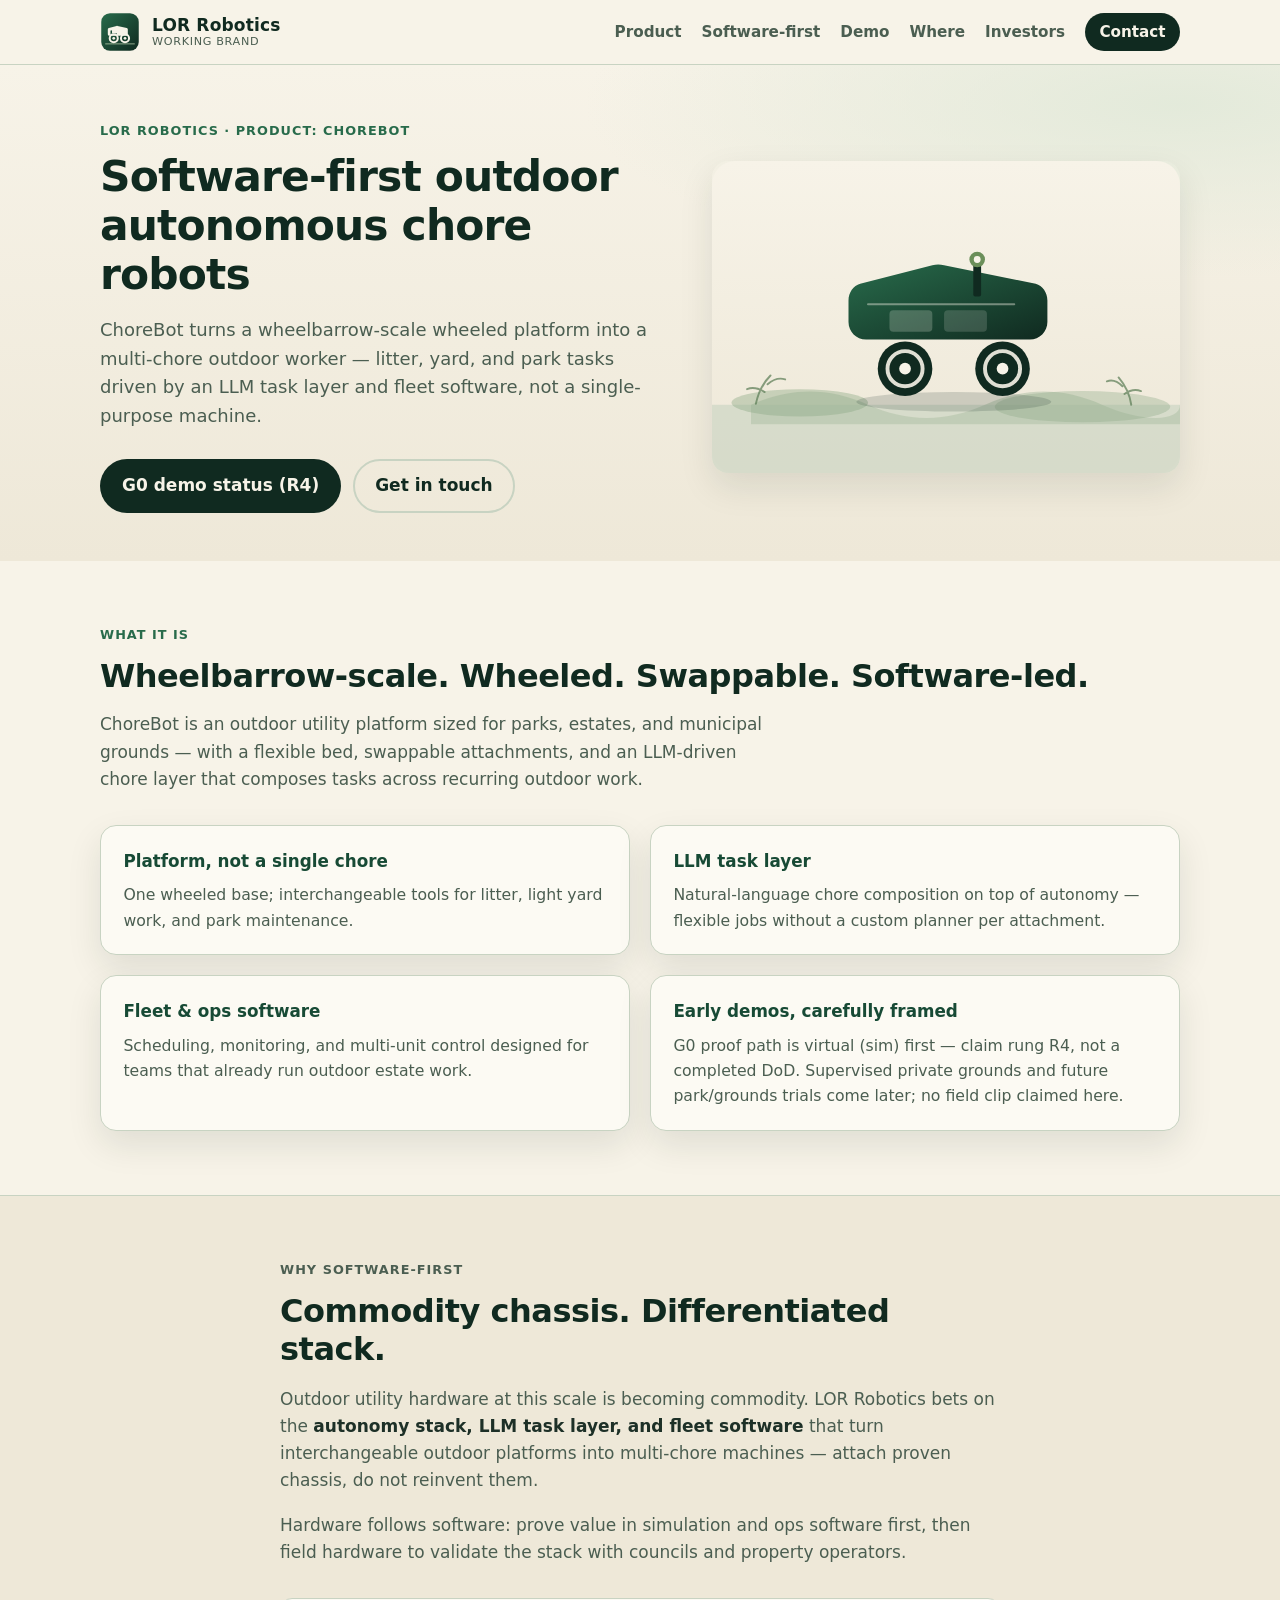
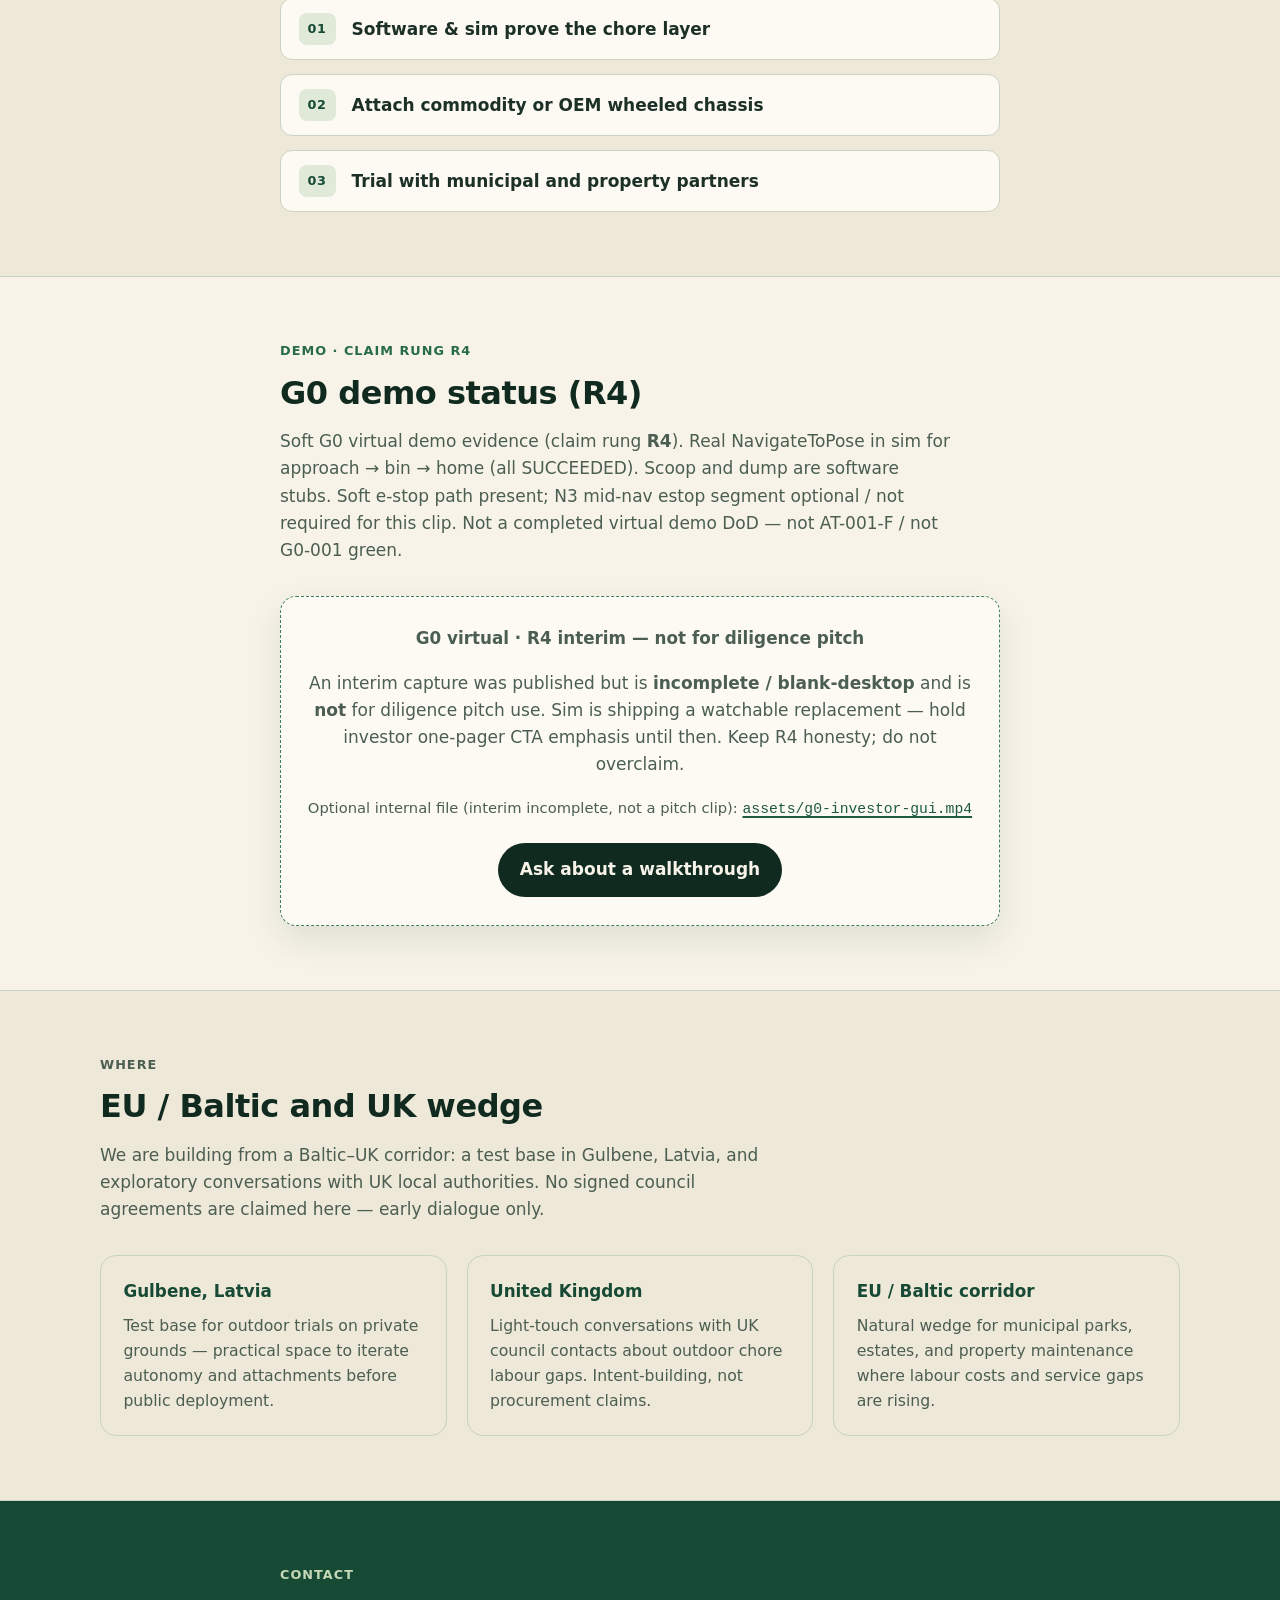
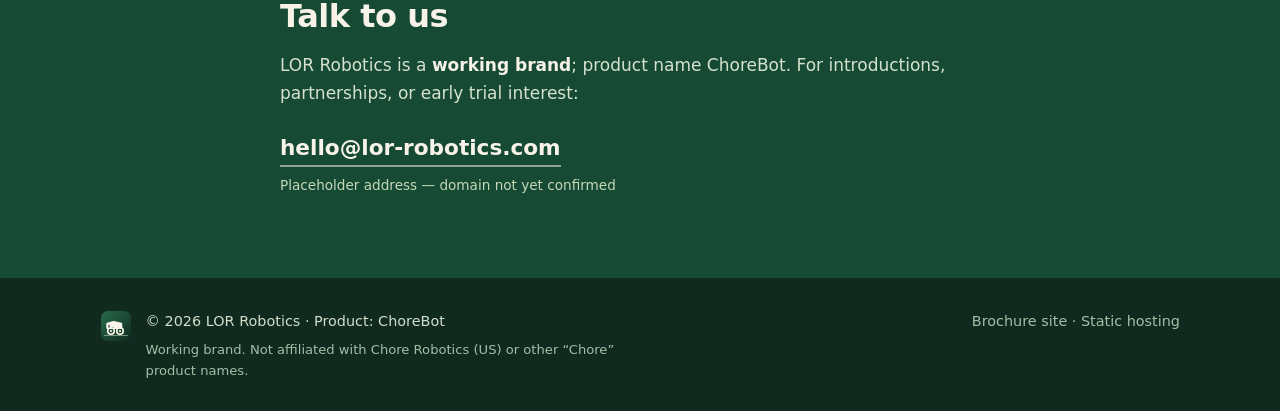
==== commit b4b0f9ea: "Hold incomplete R4 interim clip off public #demo CTA Restore #demo status card: interim g0-investor-" ====
--- a/index.html
+++ b/index.html
@@ -120,16 +120,22 @@
           Real NavigateToPose in sim for approach → bin → home (all SUCCEEDED).
           Scoop and dump are software stubs.
           Soft e-stop path present; N3 mid-nav estop segment optional / not required for this clip.
-          Recorded on Parallels with headless Gazebo + RViz (GUI SoftGL create still stuck).
           Not a completed virtual demo DoD — not AT-001-F / not G0-001 green.
         </p>
-        <div class="demo-clip" id="demo-clip-slot" data-demo-clip-url="assets/g0-investor-gui.mp4">
-          <p class="demo-placeholder-title">G0 virtual · R4 interim</p>
-          <video controls playsinline preload="metadata" poster="" width="960">
-            <source src="assets/g0-investor-gui.mp4" type="video/mp4">
-            Your browser does not support the video tag.
-          </video>
-          <p class="demo-caption">Honest R4 caption: real nav goals SUCCEEDED; scoop/dump stubs; not DoD.</p>
+        <!-- Interim mp4 kept in assets/ for internal URL; do not present as pitch clip until Sim ships watchable replacement -->
+        <div class="demo-placeholder" id="demo-clip-slot" data-demo-clip-url="">
+          <p class="demo-placeholder-title">G0 virtual · R4 interim — not for diligence pitch</p>
+          <p>
+            An interim capture was published but is <strong>incomplete / blank-desktop</strong>
+            and is <strong>not</strong> for diligence pitch use.
+            Sim is shipping a watchable replacement — hold investor one-pager CTA emphasis until then.
+            Keep R4 honesty; do not overclaim.
+          </p>
+          <p class="muted" style="margin-bottom:1.1rem">
+            Optional internal file (interim incomplete, not a pitch clip):
+            <a href="assets/g0-investor-gui.mp4"><code>assets/g0-investor-gui.mp4</code></a>
+          </p>
+          <a class="btn btn-primary" href="#contact">Ask about a walkthrough</a>
         </div>
       </div>
     </section>
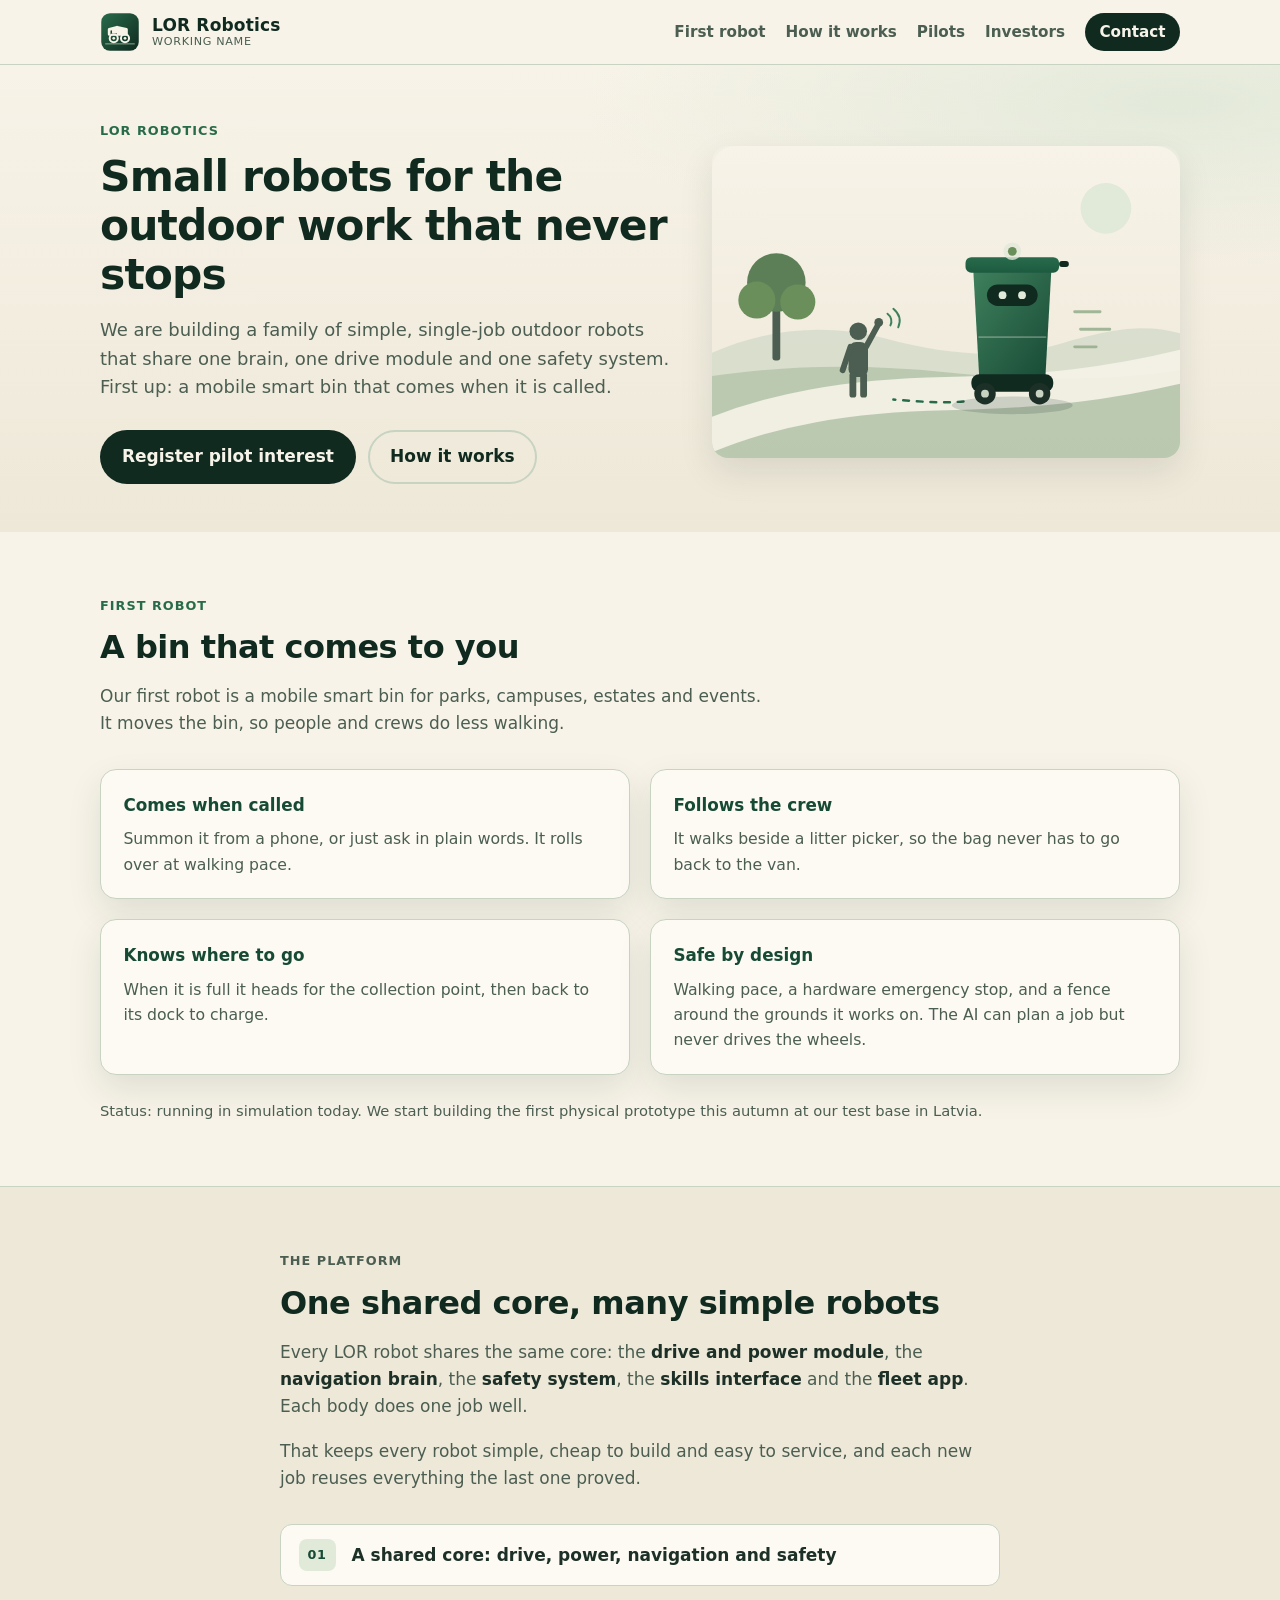
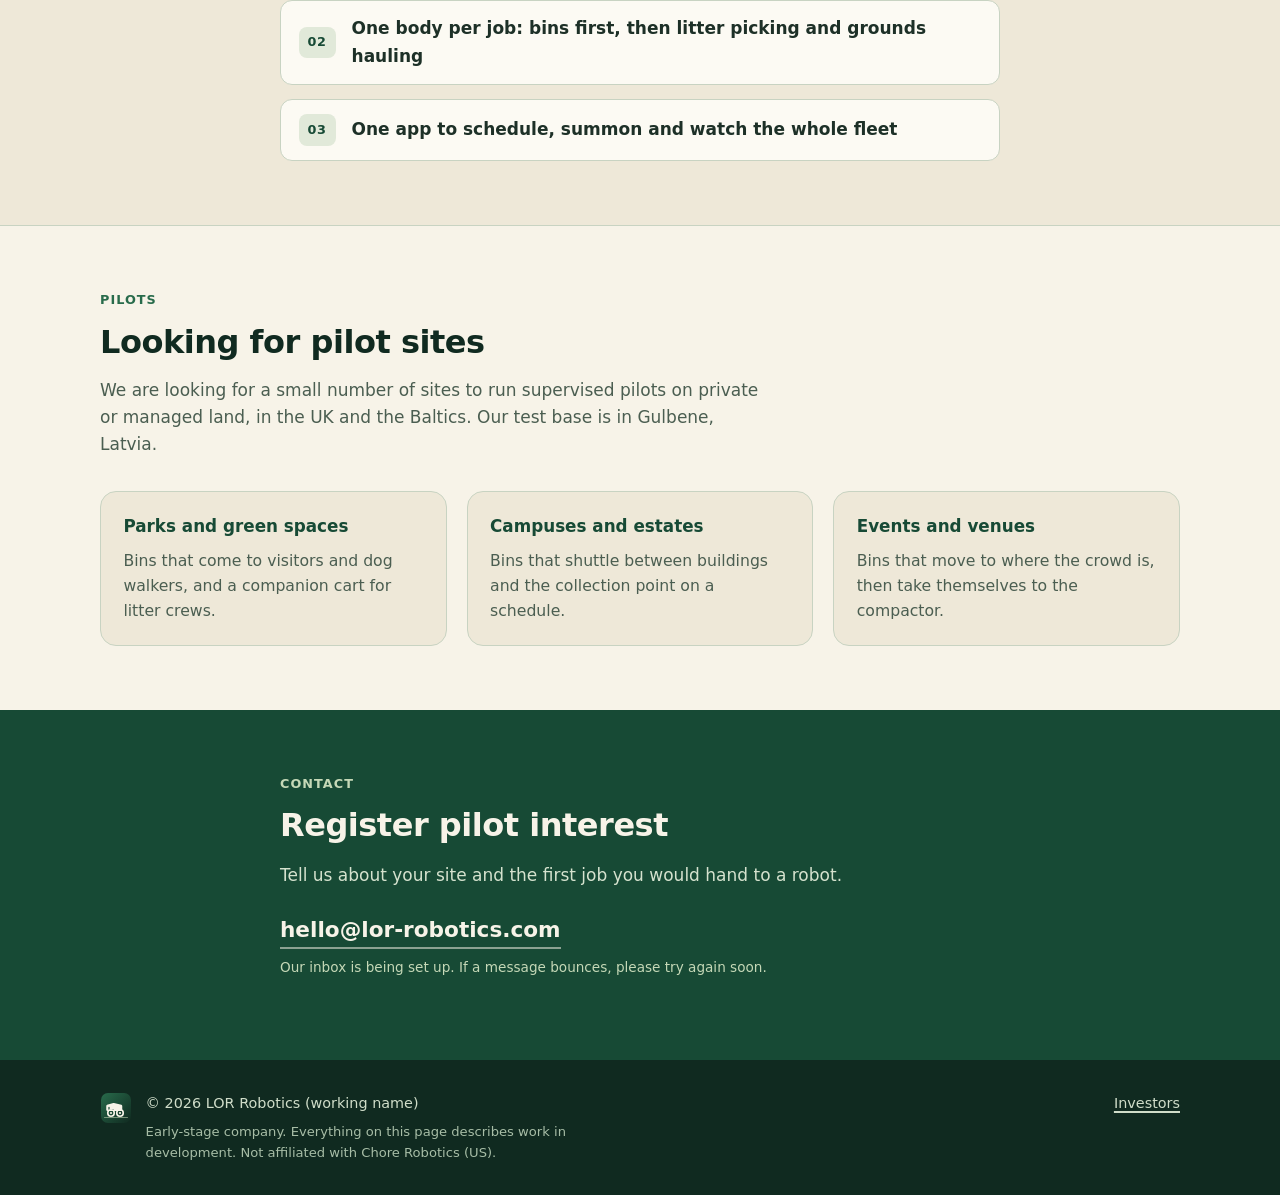
==== commit 375e4d10: "feat(site): reset public copy around the mobile smart bin - Remove the blank interim demo video and " ====
--- a/index.html
+++ b/index.html
@@ -3,13 +3,13 @@
 <head>
   <meta charset="utf-8">
   <meta name="viewport" content="width=device-width, initial-scale=1">
-  <meta name="description" content="LOR Robotics builds ChoreBot — a software-first outdoor autonomous chore robot for municipal and property work across the EU, Baltic, and UK.">
+  <meta name="description" content="LOR Robotics is building small, single-job outdoor robots on one shared platform. First up: a mobile smart bin for parks, campuses, estates and events.">
   <meta name="theme-color" content="#0F3D2E">
-  <title>LOR Robotics · ChoreBot — Outdoor autonomous chore robots</title>
+  <title>LOR Robotics — small robots for outdoor estate work</title>
   <link rel="icon" href="assets/favicon.svg" type="image/svg+xml">
   <link rel="stylesheet" href="styles.css">
-  <meta property="og:title" content="LOR Robotics · ChoreBot">
-  <meta property="og:description" content="Software-first outdoor autonomous chore robot for litter, yards, and parks.">
+  <meta property="og:title" content="LOR Robotics">
+  <meta property="og:description" content="Small, single-job outdoor robots on one shared platform. First up: a mobile smart bin.">
   <meta property="og:type" content="website">
 </head>
 <body>
@@ -21,17 +21,16 @@
         <img class="brand-mark" src="assets/logo-mark.svg" width="40" height="40" alt="">
         <span class="brand-text">
           <span class="brand-name">LOR Robotics</span>
-          <span class="brand-tag">Working brand</span>
+          <span class="brand-tag">Working name</span>
         </span>
       </a>
       <button class="nav-toggle" type="button" aria-expanded="false" aria-controls="site-nav" aria-label="Open menu">
         <span></span><span></span><span></span>
       </button>
       <nav id="site-nav" class="site-nav" aria-label="Primary">
-        <a href="#product">Product</a>
-        <a href="#software">Software-first</a>
-        <a href="#demo">Demo</a>
-        <a href="#where">Where</a>
+        <a href="#product">First robot</a>
+        <a href="#how">How it works</a>
+        <a href="#pilots">Pilots</a>
         <a href="investors.html">Investors</a>
         <a class="nav-cta" href="#contact">Contact</a>
       </nav>
@@ -42,125 +41,96 @@
     <section id="top" class="hero">
       <div class="wrap hero-grid">
         <div class="hero-copy">
-          <p class="eyebrow">LOR Robotics · Product: ChoreBot</p>
-          <h1>Software-first outdoor autonomous chore robots</h1>
+          <p class="eyebrow">LOR Robotics</p>
+          <h1>Small robots for the outdoor work that never stops</h1>
           <p class="lede">
-            ChoreBot turns a wheelbarrow-scale wheeled platform into a multi-chore outdoor worker —
-            litter, yard, and park tasks driven by an LLM task layer and fleet software,
-            not a single-purpose machine.
+            We are building a family of simple, single-job outdoor robots that share one brain,
+            one drive module and one safety system. First up: a mobile smart bin that comes when it is called.
           </p>
           <div class="hero-actions">
-            <a class="btn btn-primary" href="#demo">G0 demo status (R4)</a>
-            <a class="btn btn-ghost" href="#contact">Get in touch</a>
+            <a class="btn btn-primary" href="#contact">Register pilot interest</a>
+            <a class="btn btn-ghost" href="#how">How it works</a>
           </div>
         </div>
-        <div class="hero-visual" aria-hidden="true">
-          <img src="assets/hero-robot.svg" width="480" height="320" alt="">
+        <div class="hero-visual">
+          <img src="assets/hero-bin.svg" width="480" height="320" alt="Illustration: a wheeled bin robot rolling along a park path towards a person who waves it over">
         </div>
       </div>
     </section>
 
     <section id="product" class="section">
       <div class="wrap">
-        <p class="eyebrow">What it is</p>
-        <h2>Wheelbarrow-scale. Wheeled. Swappable. Software-led.</h2>
+        <p class="eyebrow">First robot</p>
+        <h2>A bin that comes to you</h2>
         <p class="section-intro">
-          ChoreBot is an outdoor utility platform sized for parks, estates, and municipal grounds —
-          with a flexible bed, swappable attachments, and an LLM-driven chore layer that composes tasks
-          across recurring outdoor work.
+          Our first robot is a mobile smart bin for parks, campuses, estates and events.
+          It moves the bin, so people and crews do less walking.
         </p>
         <ul class="feature-grid">
           <li>
-            <h3>Platform, not a single chore</h3>
-            <p>One wheeled base; interchangeable tools for litter, light yard work, and park maintenance.</p>
+            <h3>Comes when called</h3>
+            <p>Summon it from a phone, or just ask in plain words. It rolls over at walking pace.</p>
           </li>
           <li>
-            <h3>LLM task layer</h3>
-            <p>Natural-language chore composition on top of autonomy — flexible jobs without a custom planner per attachment.</p>
+            <h3>Follows the crew</h3>
+            <p>It walks beside a litter picker, so the bag never has to go back to the van.</p>
           </li>
           <li>
-            <h3>Fleet &amp; ops software</h3>
-            <p>Scheduling, monitoring, and multi-unit control designed for teams that already run outdoor estate work.</p>
+            <h3>Knows where to go</h3>
+            <p>When it is full it heads for the collection point, then back to its dock to charge.</p>
           </li>
           <li>
-            <h3>Early demos, carefully framed</h3>
-            <p>G0 proof path is virtual (sim) first — claim rung R4, not a completed DoD. Supervised private grounds and future park/grounds trials come later; no field clip claimed here.</p>
+            <h3>Safe by design</h3>
+            <p>Walking pace, a hardware emergency stop, and a fence around the grounds it works on. The AI can plan a job but never drives the wheels.</p>
           </li>
         </ul>
+        <p class="muted status-note">
+          Status: running in simulation today. We start building the first physical prototype this autumn at our test base in Latvia.
+        </p>
       </div>
     </section>
 
-    <section id="software" class="section section-alt">
+    <section id="how" class="section section-alt">
       <div class="wrap narrow">
-        <p class="eyebrow">Why software-first</p>
-        <h2>Commodity chassis. Differentiated stack.</h2>
+        <p class="eyebrow">The platform</p>
+        <h2>One shared core, many simple robots</h2>
         <p>
-          Outdoor utility hardware at this scale is becoming commodity. LOR Robotics bets on the
-          <strong>autonomy stack, LLM task layer, and fleet software</strong> that turn interchangeable
-          outdoor platforms into multi-chore machines — attach proven chassis, do not reinvent them.
+          Every LOR robot shares the same core: the <strong>drive and power module</strong>, the
+          <strong>navigation brain</strong>, the <strong>safety system</strong>, the <strong>skills interface</strong>
+          and the <strong>fleet app</strong>. Each body does one job well.
         </p>
         <p>
-          Hardware follows software: prove value in simulation and ops software first, then field
-          hardware to validate the stack with councils and property operators.
+          That keeps every robot simple, cheap to build and easy to service, and each new job
+          reuses everything the last one proved.
         </p>
         <ol class="steps">
-          <li><span>01</span> Software &amp; sim prove the chore layer</li>
-          <li><span>02</span> Attach commodity or OEM wheeled chassis</li>
-          <li><span>03</span> Trial with municipal and property partners</li>
+          <li><span>01</span> A shared core: drive, power, navigation and safety</li>
+          <li><span>02</span> One body per job: bins first, then litter picking and grounds hauling</li>
+          <li><span>03</span> One app to schedule, summon and watch the whole fleet</li>
         </ol>
       </div>
     </section>
 
-    <section id="demo" class="section">
-      <div class="wrap narrow">
-        <p class="eyebrow">Demo · claim rung R4</p>
-        <h2>G0 demo status (R4)</h2>
+    <section id="pilots" class="section">
+      <div class="wrap">
+        <p class="eyebrow">Pilots</p>
+        <h2>Looking for pilot sites</h2>
         <p class="section-intro">
-          Soft G0 virtual demo evidence (claim rung <strong>R4</strong>).
-          Real NavigateToPose in sim for approach → bin → home (all SUCCEEDED).
-          Scoop and dump are software stubs.
-          Soft e-stop path present; N3 mid-nav estop segment optional / not required for this clip.
-          Not a completed virtual demo DoD — not AT-001-F / not G0-001 green.
-        </p>
-        <!-- Interim mp4 kept in assets/ for internal URL; do not present as pitch clip until Sim ships watchable replacement -->
-        <div class="demo-placeholder" id="demo-clip-slot" data-demo-clip-url="">
-          <p class="demo-placeholder-title">G0 virtual · R4 interim — not for diligence pitch</p>
-          <p>
-            An interim capture was published but is <strong>incomplete / blank-desktop</strong>
-            and is <strong>not</strong> for diligence pitch use.
-            Sim is shipping a watchable replacement — hold investor one-pager CTA emphasis until then.
-            Keep R4 honesty; do not overclaim.
-          </p>
-          <p class="muted" style="margin-bottom:1.1rem">
-            Optional internal file (interim incomplete, not a pitch clip):
-            <a href="assets/g0-investor-gui.mp4"><code>assets/g0-investor-gui.mp4</code></a>
-          </p>
-          <a class="btn btn-primary" href="#contact">Ask about a walkthrough</a>
-        </div>
-      </div>
-    </section>
-
-    <section id="where" class="section section-alt">
-      <div class="wrap">
-        <p class="eyebrow">Where</p>
-        <h2>EU / Baltic and UK wedge</h2>
-        <p class="section-intro">
-          We are building from a Baltic–UK corridor: a test base in Gulbene, Latvia, and exploratory
-          conversations with UK local authorities. No signed council agreements are claimed here —
-          early dialogue only.
+          We are looking for a small number of sites to run supervised pilots on private or managed land,
+          in the UK and the Baltics. Our test base is in Gulbene, Latvia.
         </p>
         <div class="place-grid">
           <article class="place-card">
-            <h3>Gulbene, Latvia</h3>
-            <p>Test base for outdoor trials on private grounds — practical space to iterate autonomy and attachments before public deployment.</p>
+            <h3>Parks and green spaces</h3>
+            <p>Bins that come to visitors and dog walkers, and a companion cart for litter crews.</p>
           </article>
           <article class="place-card">
-            <h3>United Kingdom</h3>
-            <p>Light-touch conversations with UK council contacts about outdoor chore labour gaps. Intent-building, not procurement claims.</p>
+            <h3>Campuses and estates</h3>
+            <p>Bins that shuttle between buildings and the collection point on a schedule.</p>
           </article>
           <article class="place-card">
-            <h3>EU / Baltic corridor</h3>
-            <p>Natural wedge for municipal parks, estates, and property maintenance where labour costs and service gaps are rising.</p>
+            <h3>Events and venues</h3>
+            <p>Bins that move to where the crowd is, then take themselves to the compactor.</p>
           </article>
         </div>
       </div>
@@ -169,14 +139,13 @@
     <section id="contact" class="section section-contact">
       <div class="wrap narrow">
         <p class="eyebrow">Contact</p>
-        <h2>Talk to us</h2>
+        <h2>Register pilot interest</h2>
         <p>
-          LOR Robotics is a <strong>working brand</strong>; product name ChoreBot.
-          For introductions, partnerships, or early trial interest:
+          Tell us about your site and the first job you would hand to a robot.
         </p>
         <p class="contact-mail">
           <a href="mailto:hello@lor-robotics.com">hello@lor-robotics.com</a>
-          <span class="placeholder-note">Placeholder address — domain not yet confirmed</span>
+          <span class="placeholder-note">Our inbox is being set up. If a message bounces, please try again soon.</span>
         </p>
       </div>
     </section>
@@ -187,11 +156,11 @@
       <div class="footer-brand">
         <img src="assets/logo-mark.svg" width="32" height="32" alt="">
         <div>
-          <p>© <span id="year">2026</span> LOR Robotics · Product: ChoreBot</p>
-          <p class="footer-note">Working brand. Not affiliated with Chore Robotics (US) or other “Chore” product names.</p>
+          <p>© <span id="year">2026</span> LOR Robotics (working name)</p>
+          <p class="footer-note">Early-stage company. Everything on this page describes work in development. Not affiliated with Chore Robotics (US).</p>
         </div>
       </div>
-      <p class="footer-meta">Brochure site · Static hosting</p>
+      <p class="footer-meta"><a href="investors.html">Investors</a></p>
     </div>
   </footer>
 
--- a/styles.css
+++ b/styles.css
@@ -1,4 +1,4 @@
-/* LOR Robotics / ChoreBot — marketing brochure */
+/* LOR Robotics — marketing brochure */
 :root {
   --forest-950: #102A20;
   --forest-900: #174A35;
@@ -478,33 +478,19 @@
   color: #A7BDA6;
 }
 
-/* Demo + investor stubs */
-.demo-placeholder {
-  margin-top: 1.5rem;
-  background: var(--paper);
-  border: 1px dashed var(--forest-600);
-  border-radius: var(--radius);
-  padding: 1.75rem 1.5rem;
-  text-align: center;
-  box-shadow: var(--shadow);
-}
-
-.demo-placeholder-title {
-  margin: 0 0 0.4rem;
-  font-weight: 750;
-  color: var(--forest-900);
-  font-size: 1.05rem;
-}
-
-.demo-placeholder p {
-  margin: 0 0 1.1rem;
-  color: var(--ink-muted);
-}
-
-.demo-placeholder .btn {
-  margin-top: 0.25rem;
-}
-
+.site-footer a {
+  color: #D0DDC9;
+}
+
+.site-footer a:hover {
+  color: var(--cream);
+}
+
+.status-note {
+  margin: 1.5rem 0 0;
+}
+
+/* Investor page */
 .investor-bullets {
   margin: 0;
   padding: 0;
@@ -597,27 +583,3 @@
     padding: 3rem 0;
   }
 }
-
-
-.demo-clip {
-  margin-top: 1.5rem;
-  background: var(--paper);
-  border: 1px solid var(--forest-600);
-  border-radius: var(--radius);
-  padding: 1.25rem 1.25rem 1rem;
-  box-shadow: var(--shadow);
-}
-
-.demo-clip video {
-  display: block;
-  width: 100%;
-  height: auto;
-  border-radius: calc(var(--radius) - 4px);
-  background: #0a1f16;
-}
-
-.demo-caption {
-  margin: 0.85rem 0 0;
-  color: var(--ink-muted);
-  font-size: 0.92rem;
-}
